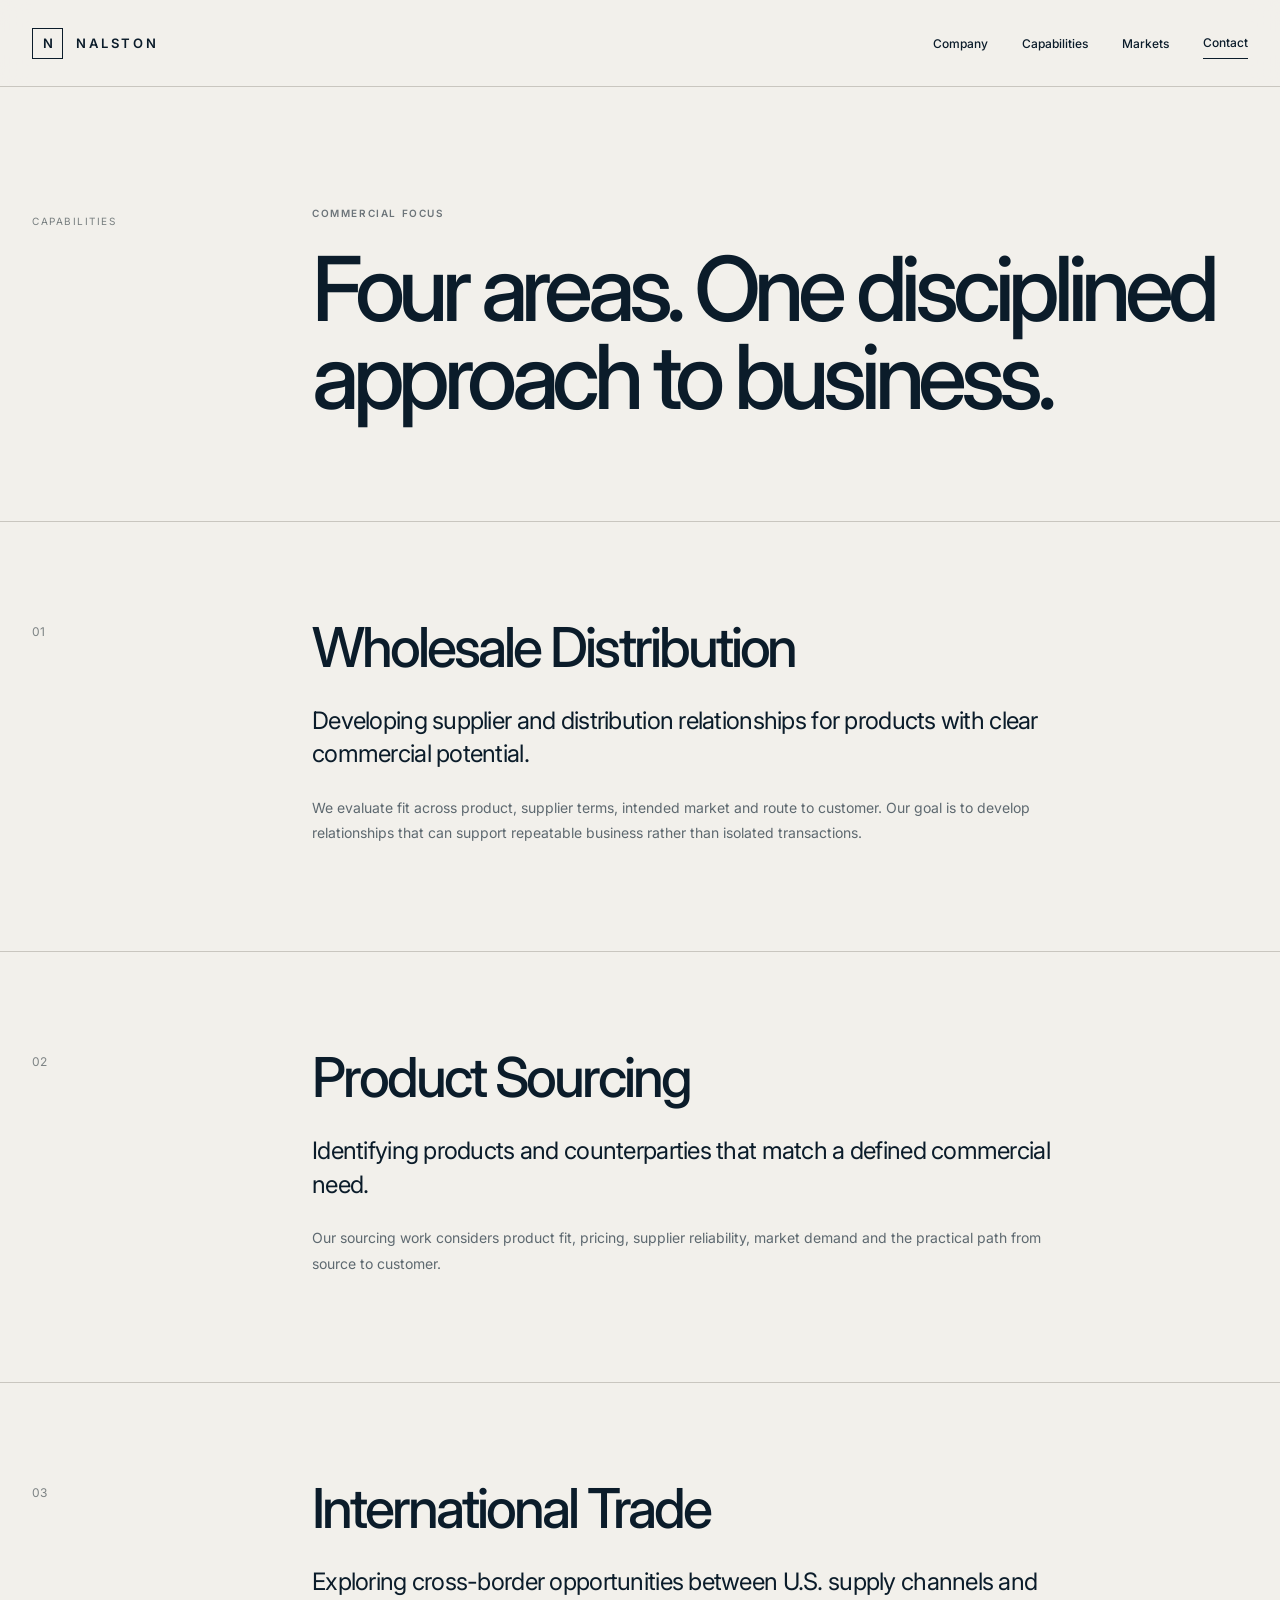
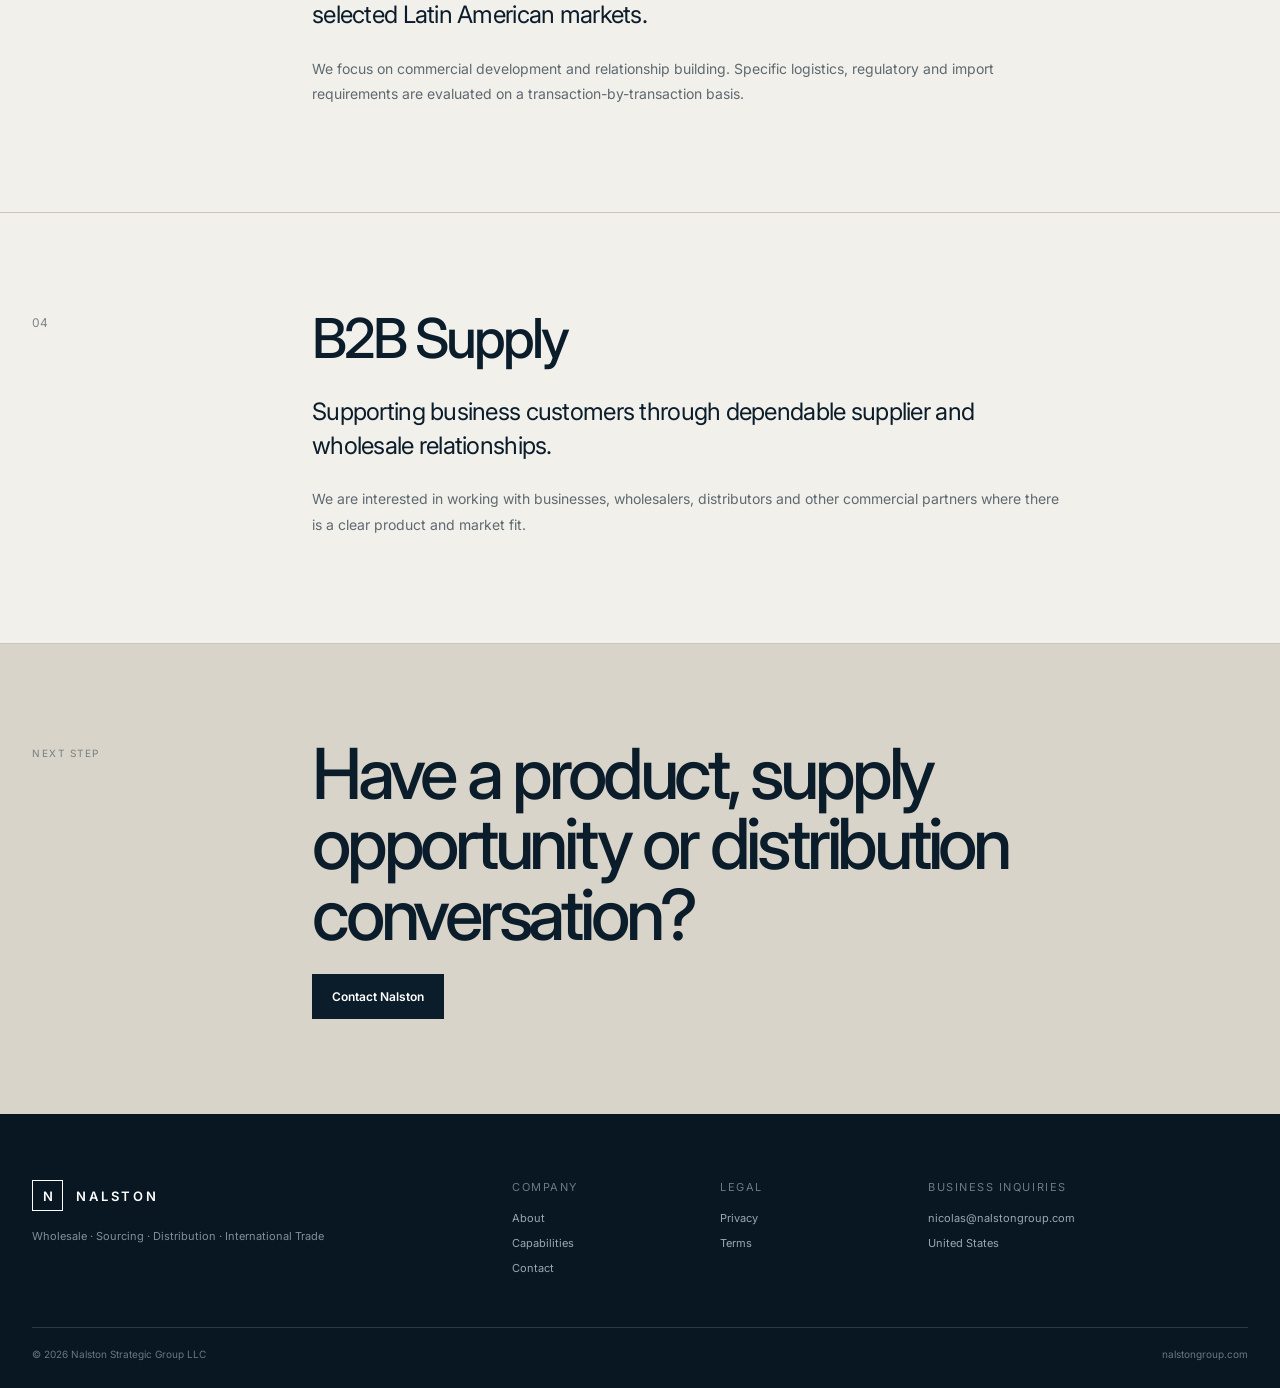
==== capabilities.html @ 3ab86ab0 "Initial Nalston website" ====
<!doctype html>
<html lang="en">
<head>
<meta charset="utf-8"><meta name="viewport" content="width=device-width, initial-scale=1">
<title>Capabilities | Nalston</title>
<meta name="description" content="Nalston capabilities in wholesale distribution, product sourcing, international trade and B2B supply.">

<link rel="preconnect" href="https://fonts.googleapis.com">
<link rel="preconnect" href="https://fonts.gstatic.com" crossorigin>
<link href="https://fonts.googleapis.com/css2?family=Inter:wght@400;500;600&display=swap" rel="stylesheet">
<link rel="stylesheet" href="styles.css">
<link rel="icon" href="assets/favicon.svg" type="image/svg+xml">

</head>
<body>

<header class="site-header">
  <div class="frame header-inner">
    <a class="brand" href="index.html" aria-label="Nalston home">
      <span class="brand-symbol" aria-hidden="true">N</span>
      <span class="brand-name">NALSTON</span>
    </a>
    <button class="menu-button" type="button" aria-label="Toggle navigation" aria-expanded="false" data-menu>
      <span></span><span></span>
    </button>
    <nav class="main-nav" data-nav>
      <a href="company.html">Company</a>
      <a href="capabilities.html">Capabilities</a>
      <a href="index.html#markets">Markets</a>
      <a class="nav-contact" href="contact.html">Contact</a>
    </nav>
  </div>
</header>

<main class="subpage">
  <section class="page-hero">
    <div class="frame page-hero-grid">
      <div class="section-index reveal">Capabilities</div>
      <div class="reveal delay-1">
        <p class="kicker">Commercial focus</p>
        <h1>Four areas. One disciplined approach to business.</h1>
      </div>
    </div>
  </section>

  <section class="capability-detail" id="wholesale">
    <div class="frame detail-grid">
      <div class="detail-no reveal">01</div>
      <div class="reveal delay-1">
        <h2>Wholesale Distribution</h2>
        <p class="lead">Developing supplier and distribution relationships for products with clear commercial potential.</p>
        <p>We evaluate fit across product, supplier terms, intended market and route to customer. Our goal is to develop relationships that can support repeatable business rather than isolated transactions.</p>
      </div>
    </div>
  </section>

  <section class="capability-detail" id="sourcing">
    <div class="frame detail-grid">
      <div class="detail-no reveal">02</div>
      <div class="reveal delay-1">
        <h2>Product Sourcing</h2>
        <p class="lead">Identifying products and counterparties that match a defined commercial need.</p>
        <p>Our sourcing work considers product fit, pricing, supplier reliability, market demand and the practical path from source to customer.</p>
      </div>
    </div>
  </section>

  <section class="capability-detail" id="trade">
    <div class="frame detail-grid">
      <div class="detail-no reveal">03</div>
      <div class="reveal delay-1">
        <h2>International Trade</h2>
        <p class="lead">Exploring cross-border opportunities between U.S. supply channels and selected Latin American markets.</p>
        <p>We focus on commercial development and relationship building. Specific logistics, regulatory and import requirements are evaluated on a transaction-by-transaction basis.</p>
      </div>
    </div>
  </section>

  <section class="capability-detail" id="b2b">
    <div class="frame detail-grid">
      <div class="detail-no reveal">04</div>
      <div class="reveal delay-1">
        <h2>B2B Supply</h2>
        <p class="lead">Supporting business customers through dependable supplier and wholesale relationships.</p>
        <p>We are interested in working with businesses, wholesalers, distributors and other commercial partners where there is a clear product and market fit.</p>
      </div>
    </div>
  </section>

  <section class="partner-cta compact">
    <div class="frame partner-grid">
      <div class="section-index reveal">Next step</div>
      <div class="reveal delay-1">
        <h2>Have a product, supply opportunity or distribution conversation?</h2>
        <a class="button" href="contact.html">Contact Nalston</a>
      </div>
    </div>
  </section>
</main>

<footer class="site-footer">
  <div class="frame footer-main">
    <div class="footer-brand">
      <div class="brand light">
        <span class="brand-symbol">N</span>
        <span class="brand-name">NALSTON</span>
      </div>
      <p>Wholesale · Sourcing · Distribution · International Trade</p>
    </div>
    <div class="footer-col">
      <span class="footer-label">Company</span>
      <a href="company.html">About</a>
      <a href="capabilities.html">Capabilities</a>
      <a href="contact.html">Contact</a>
    </div>
    <div class="footer-col">
      <span class="footer-label">Legal</span>
      <a href="privacy.html">Privacy</a>
      <a href="terms.html">Terms</a>
    </div>
    <div class="footer-col">
      <span class="footer-label">Business inquiries</span>
      <a href="mailto:nicolas@nalstongroup.com">nicolas@nalstongroup.com</a>
      <span>United States</span>
    </div>
  </div>
  <div class="frame footer-bottom">
    <span>© 2026 Nalston Strategic Group LLC</span>
    <span>nalstongroup.com</span>
  </div>
</footer>
<script src="script.js"></script>

</body></html>
---- styles.css ----
:root{
  --paper:#f2f0eb;
  --paper-2:#e9e6df;
  --ink:#0b1c2a;
  --ink-soft:#203242;
  --muted:#6c7479;
  --rule:#c9c6bf;
  --white:#fbfaf7;
  --accent:#9a6b43;
  --max:1380px;
}
*{box-sizing:border-box}
html{scroll-behavior:smooth}
body{
  margin:0;background:var(--paper);color:var(--ink);
  font-family:Inter,Arial,sans-serif;
  -webkit-font-smoothing:antialiased;text-rendering:optimizeLegibility;
}
a{color:inherit;text-decoration:none}
.frame{width:min(calc(100% - 64px),var(--max));margin:0 auto}
.skip-link{position:absolute;left:-9999px}.skip-link:focus{left:20px;top:20px;background:#fff;padding:10px;z-index:99}
.site-header{
  position:sticky;top:0;z-index:40;background:rgba(242,240,235,.94);
  backdrop-filter:blur(14px);border-bottom:1px solid var(--rule)
}
.header-inner{height:86px;display:flex;align-items:center;justify-content:space-between}
.brand{display:inline-flex;align-items:center;gap:13px}
.brand-symbol{
  width:31px;height:31px;border:1px solid currentColor;display:grid;place-items:center;
  font-size:13px;font-weight:600;letter-spacing:-.04em
}
.brand-name{font-size:13px;font-weight:600;letter-spacing:.22em}
.main-nav{display:flex;align-items:center;gap:34px;font-size:12px;font-weight:500}
.main-nav a{padding:8px 0}
.nav-contact{border-bottom:1px solid var(--ink)}
.menu-button{display:none;background:none;border:0;padding:8px}
.menu-button span{width:22px;height:1px;background:var(--ink);display:block;margin:6px}
.hero{padding:98px 0 46px;min-height:calc(100vh - 86px)}
.hero-grid{display:grid;grid-template-columns:minmax(0,1.45fr) minmax(320px,.55fr);gap:80px;align-items:end}
.kicker{text-transform:uppercase;letter-spacing:.16em;font-size:10px;font-weight:600;color:var(--muted);margin:0 0 26px}
.hero h1{
  margin:0;font-size:clamp(72px,10vw,150px);line-height:.82;letter-spacing:-.075em;
  font-weight:500;max-width:1000px
}
.hero h1 em{font-style:normal;color:var(--accent);font-weight:400}
.hero-secondary{padding-bottom:14px}
.hero-intro{font-size:24px;line-height:1.28;letter-spacing:-.03em;margin:0 0 24px;max-width:460px}
.hero-copy{font-size:14px;line-height:1.75;color:#4f5b63;max-width:470px;margin:0 0 28px}
.text-link{display:inline-flex;gap:10px;align-items:center;font-size:12px;font-weight:600;border-bottom:1px solid currentColor;padding-bottom:5px}
.hero-ledger{display:grid;grid-template-columns:.7fr 1.2fr 1.1fr;margin-top:90px;border-top:1px solid var(--rule);border-bottom:1px solid var(--rule)}
.hero-ledger>div{padding:18px 24px 18px 0;border-right:1px solid var(--rule)}
.hero-ledger>div+div{padding-left:24px}
.hero-ledger>div:last-child{border-right:0}
.hero-ledger span{display:block;font-size:9px;text-transform:uppercase;letter-spacing:.14em;color:#7c817f;margin-bottom:7px}
.hero-ledger strong,.hero-ledger a{font-size:12px;font-weight:500}
.statement{padding:150px 0}
.statement-grid{display:grid;grid-template-columns:210px 1fr;gap:70px}
.section-index{font-size:10px;text-transform:uppercase;letter-spacing:.15em;color:#777e7f;padding-top:8px}
.statement-line{font-size:14px;color:#6f777a;margin:0 0 22px}
.statement h2{
  font-size:clamp(42px,5vw,72px);line-height:1.08;letter-spacing:-.055em;font-weight:500;
  max-width:1030px;margin:0 0 34px
}
.services{padding:115px 0 130px;background:var(--white)}
.section-heading{display:grid;grid-template-columns:210px 1fr;gap:70px;align-items:end;margin-bottom:54px}
.section-heading h2{font-size:52px;letter-spacing:-.05em;font-weight:500;margin:0}
.service-list{border-top:1px solid var(--rule)}
.service-item{
  display:grid;grid-template-columns:70px 1fr 1.3fr 36px;gap:32px;align-items:center;
  border-bottom:1px solid var(--rule);padding:31px 0;transition:padding .2s ease
}
.service-item:hover{padding-left:8px}
.service-no{font-size:10px;color:#8a8f8d}
.service-item h3{font-size:20px;font-weight:500;letter-spacing:-.03em;margin:0}
.service-item p{font-size:13px;line-height:1.6;color:#687278;margin:0;max-width:500px}
.service-arrow{font-size:17px;text-align:right}
.markets-section{background:var(--ink);color:#f4f1ea;padding:120px 0}
.markets-grid{display:grid;grid-template-columns:.85fr 1.15fr;gap:100px}
.light-index{color:#8d9aa3}
.markets-left h2{font-size:58px;line-height:1;letter-spacing:-.055em;font-weight:500;margin:24px 0}
.markets-left p{font-size:14px;line-height:1.75;color:#aeb8bf;max-width:470px}
.markets-right{border-top:1px solid #45535d}
.market-row{
  display:grid;grid-template-columns:55px 1fr auto;gap:24px;align-items:center;
  padding:28px 0;border-bottom:1px solid #45535d
}
.market-no{font-size:10px;color:#82909a}
.market-row strong{font-size:26px;font-weight:500;letter-spacing:-.03em}
.market-row>span:last-child{font-size:11px;color:#a9b4bb}
.principles{padding:135px 0}
.principles-grid{display:grid;grid-template-columns:210px 1fr;gap:70px}
.principle{display:grid;grid-template-columns:70px 1fr;gap:20px;border-top:1px solid var(--rule);padding:30px 0}
.principle:last-child{border-bottom:1px solid var(--rule)}
.principle>span{font-size:10px;color:#878c8b;padding-top:7px}
.principle h3{font-size:25px;font-weight:500;letter-spacing:-.035em;margin:0 0 10px}
.principle p{font-size:13px;line-height:1.7;color:#687278;margin:0;max-width:650px}
.partner-cta{background:#d9d4ca;padding:120px 0}
.partner-grid{display:grid;grid-template-columns:210px 1fr;gap:70px}
.partner-cta h2{font-size:clamp(44px,5.5vw,76px);letter-spacing:-.06em;line-height:1;margin:0 0 24px;font-weight:500;max-width:1000px}
.partner-cta p:not(.kicker){font-size:14px;line-height:1.75;color:#586167;max-width:650px;margin:0 0 30px}
.button{display:inline-flex;background:var(--ink);color:#fff;padding:15px 20px;font-size:12px;font-weight:600}
.site-footer{background:#081722;color:#dfe4e7;padding:66px 0 28px}
.footer-main{display:grid;grid-template-columns:1.35fr .5fr .5fr 1fr;gap:48px}
.brand.light{color:#fff}.footer-brand p{font-size:11px;color:#7f909b;margin:18px 0 0}
.footer-col{display:flex;flex-direction:column;gap:11px;font-size:11px;color:#9aa8b1}
.footer-col a:hover{color:#fff}
.footer-label{text-transform:uppercase;letter-spacing:.14em;color:#697b87;margin-bottom:6px}
.footer-bottom{display:flex;justify-content:space-between;border-top:1px solid #293943;margin-top:52px;padding-top:20px;font-size:10px;color:#667984}
.subpage{min-height:70vh}
.page-hero{padding:120px 0 100px;border-bottom:1px solid var(--rule)}
.page-hero-grid{display:grid;grid-template-columns:210px 1fr;gap:70px}
.page-hero h1{font-size:clamp(56px,7vw,100px);line-height:.98;letter-spacing:-.07em;font-weight:500;max-width:1050px;margin:0}
.company-copy{padding:120px 0}
.editorial-grid{display:grid;grid-template-columns:300px 1fr;gap:100px}
.editorial-meta{display:flex;flex-direction:column;gap:12px;font-size:11px;color:#747b7e;text-transform:uppercase;letter-spacing:.12em}
.editorial-body{max-width:800px}
.editorial-body p{font-size:15px;line-height:1.85;color:#56636b}
.editorial-body .lead{font-size:29px;line-height:1.35;letter-spacing:-.035em;color:var(--ink);margin-top:0}
.company-values{padding:110px 0;background:var(--white)}
.value-columns{display:grid;grid-template-columns:repeat(3,1fr);gap:0;border-top:1px solid var(--rule)}
.value-item{padding:28px 40px 10px 0;border-right:1px solid var(--rule);min-height:240px}
.value-item+ .value-item{padding-left:40px}
.value-item:last-child{border-right:0}
.value-item span{font-size:10px;color:#8a8f8d}
.value-item h3{font-size:24px;font-weight:500;letter-spacing:-.03em;margin:34px 0 12px}
.value-item p{font-size:13px;line-height:1.7;color:#687278}
.legal-company{padding:85px 0}
.legal-company-grid{display:grid;grid-template-columns:180px 1fr;border-top:1px solid var(--rule)}
.legal-company-grid>*{padding:17px 0;border-bottom:1px solid var(--rule)}
.legal-company-grid span{font-size:10px;text-transform:uppercase;letter-spacing:.12em;color:#7c8283}
.legal-company-grid strong,.legal-company-grid a{font-size:13px;font-weight:500}
.capability-detail{padding:92px 0;border-bottom:1px solid var(--rule)}
.detail-grid{display:grid;grid-template-columns:210px 1fr;gap:70px}
.detail-no{font-size:12px;color:#7e8485;padding-top:10px}
.detail-grid h2{font-size:55px;letter-spacing:-.055em;font-weight:500;margin:0 0 20px}
.detail-grid p{font-size:14px;line-height:1.8;color:#5e6970;max-width:760px}
.detail-grid .lead{font-size:24px;line-height:1.4;letter-spacing:-.03em;color:var(--ink)}
.partner-cta.compact{padding:95px 0}
.contact-page{padding:105px 0 135px}
.contact-page-grid{display:grid;grid-template-columns:.85fr 1.15fr;gap:110px}
.contact-intro p{font-size:18px;line-height:1.6;max-width:520px;margin-top:0}
.contact-email{display:block;font-size:22px;letter-spacing:-.03em;margin:28px 0 18px;border-bottom:1px solid var(--ink);width:max-content}
.contact-intro>span{font-size:10px;text-transform:uppercase;letter-spacing:.12em;color:#777f80}
.inquiry-list{border-top:1px solid var(--rule)}
.inquiry-list>div{display:grid;grid-template-columns:55px 1fr;gap:20px;padding:22px 0;border-bottom:1px solid var(--rule)}
.inquiry-list span{font-size:10px;color:#888e8d}
.inquiry-list strong{font-size:17px;font-weight:500}
.legal-page{padding:120px 0}
.legal-wrap{max-width:820px}
.legal-wrap h1{font-size:70px;letter-spacing:-.06em;font-weight:500;margin:10px 0 14px}
.legal-date{font-size:11px;color:#858b89;margin-bottom:60px}
.legal-wrap h2{font-size:18px;margin-top:38px}
.legal-wrap p{font-size:14px;line-height:1.8;color:#5c676d}
.reveal{opacity:0;transform:translateY(16px);transition:opacity .7s ease,transform .7s ease}
.reveal.visible{opacity:1;transform:none}
.delay-1{transition-delay:.08s}.delay-2{transition-delay:.16s}
@media(prefers-reduced-motion:reduce){html{scroll-behavior:auto}.reveal{opacity:1;transform:none;transition:none}}
@media(max-width:900px){
  .frame{width:min(calc(100% - 32px),var(--max))}
  .header-inner{height:72px}
  .menu-button{display:block}
  .main-nav{position:absolute;top:72px;left:16px;right:16px;background:var(--paper);border:1px solid var(--rule);display:none;flex-direction:column;align-items:stretch;gap:0;padding:12px}
  .main-nav.open{display:flex}.main-nav a{padding:14px 8px}.nav-contact{border-bottom:0}
  .hero{padding-top:72px}
  .hero-grid,.markets-grid,.contact-page-grid{grid-template-columns:1fr;gap:50px}
  .hero-secondary{max-width:650px}
  .hero-ledger{grid-template-columns:1fr}
  .hero-ledger>div,.hero-ledger>div+div{padding:16px 0;border-right:0;border-bottom:1px solid var(--rule)}
  .hero-ledger>div:last-child{border-bottom:0}
  .statement-grid,.section-heading,.principles-grid,.partner-grid,.page-hero-grid,.detail-grid{grid-template-columns:1fr;gap:24px}
  .service-item{grid-template-columns:48px 1fr 32px}
  .service-item p{grid-column:2/3}.service-arrow{grid-row:1;grid-column:3}
  .footer-main{grid-template-columns:1fr 1fr;gap:38px}
  .editorial-grid{grid-template-columns:1fr;gap:45px}
  .value-columns{grid-template-columns:1fr}
  .value-item,.value-item+ .value-item{padding:26px 0;border-right:0;border-bottom:1px solid var(--rule);min-height:0}
}
@media(max-width:560px){
  .hero h1{font-size:68px}
  .hero{min-height:0}
  .statement,.services,.principles{padding:90px 0}
  .markets-section,.partner-cta{padding:90px 0}
  .service-item{grid-template-columns:38px 1fr 24px;gap:14px}
  .service-item h3{font-size:18px}
  .market-row{grid-template-columns:36px 1fr;gap:14px}
  .market-row>span:last-child{grid-column:2}
  .markets-left h2{font-size:46px}
  .footer-main{grid-template-columns:1fr}
  .footer-bottom{flex-direction:column;gap:8px}
  .page-hero{padding:88px 0 70px}
  .page-hero h1{font-size:56px}
  .editorial-body .lead{font-size:24px}
  .detail-grid h2{font-size:42px}
  .legal-wrap h1{font-size:52px}
}
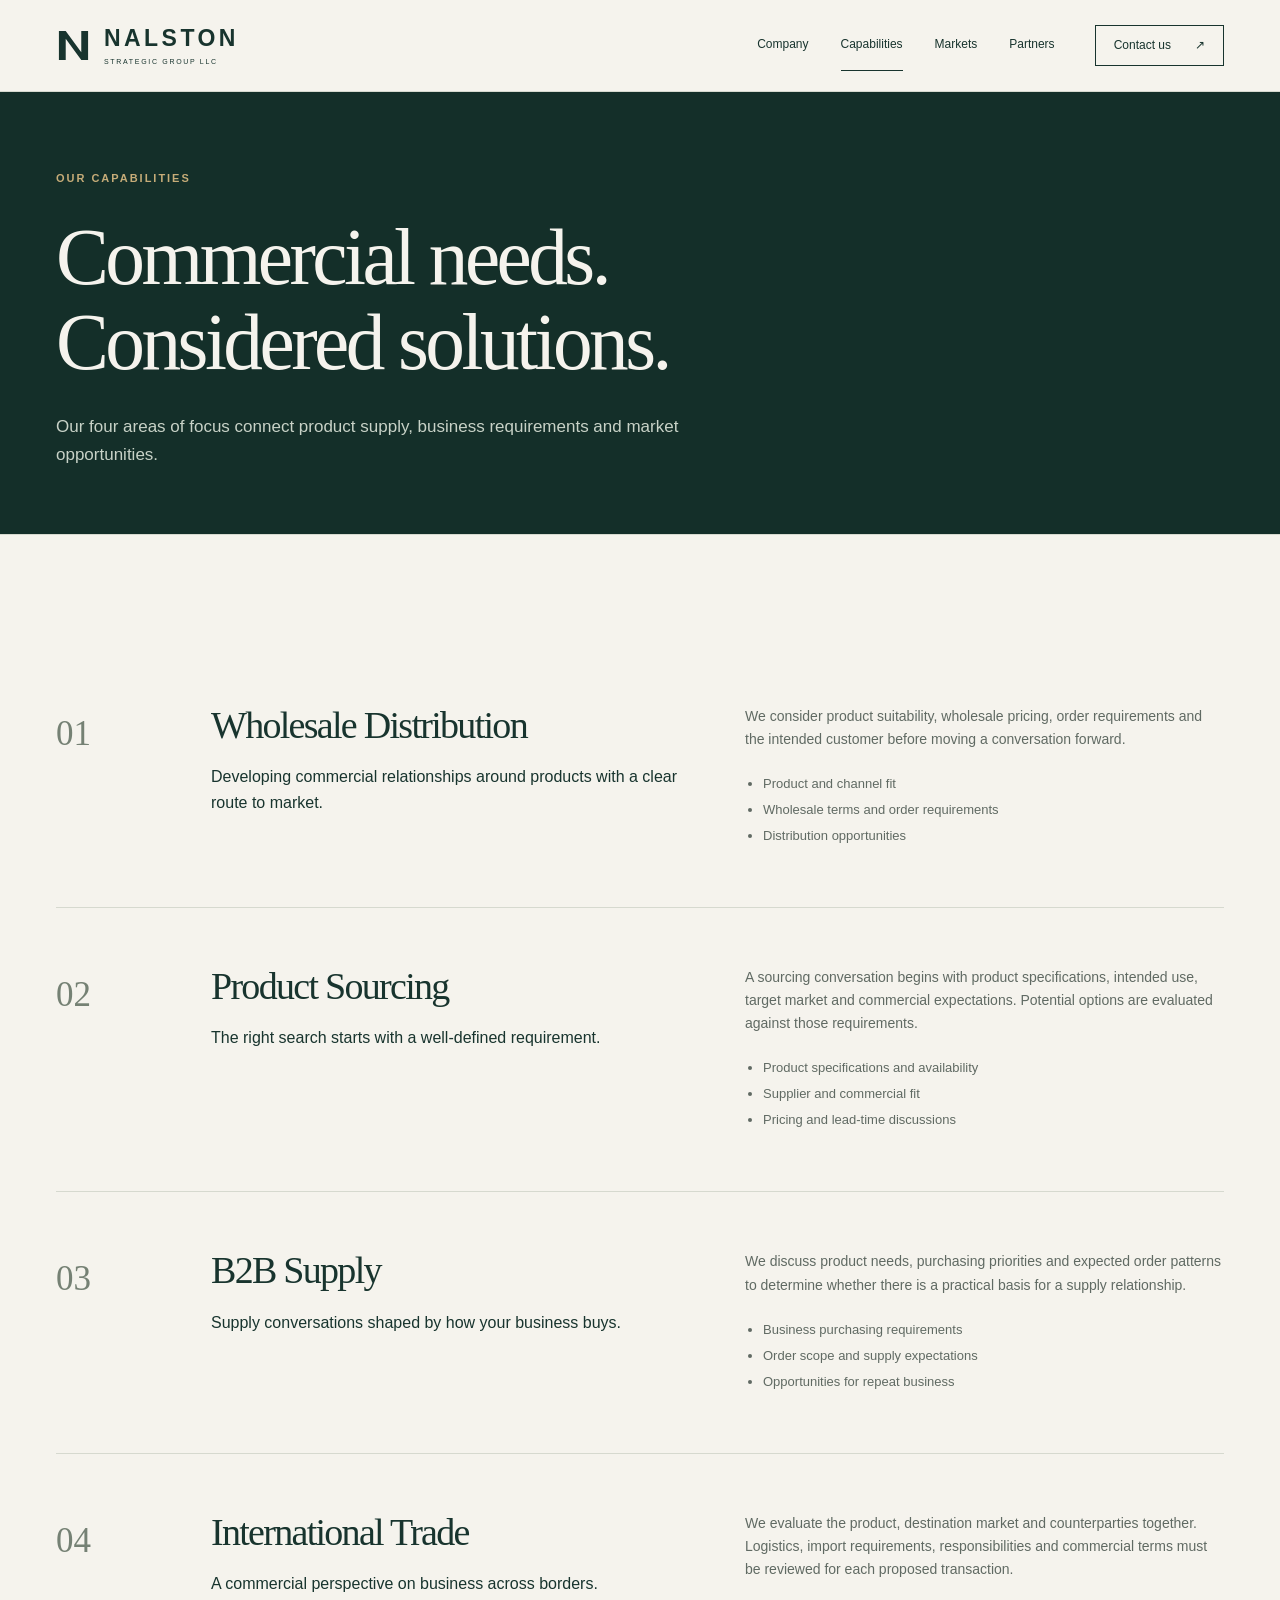
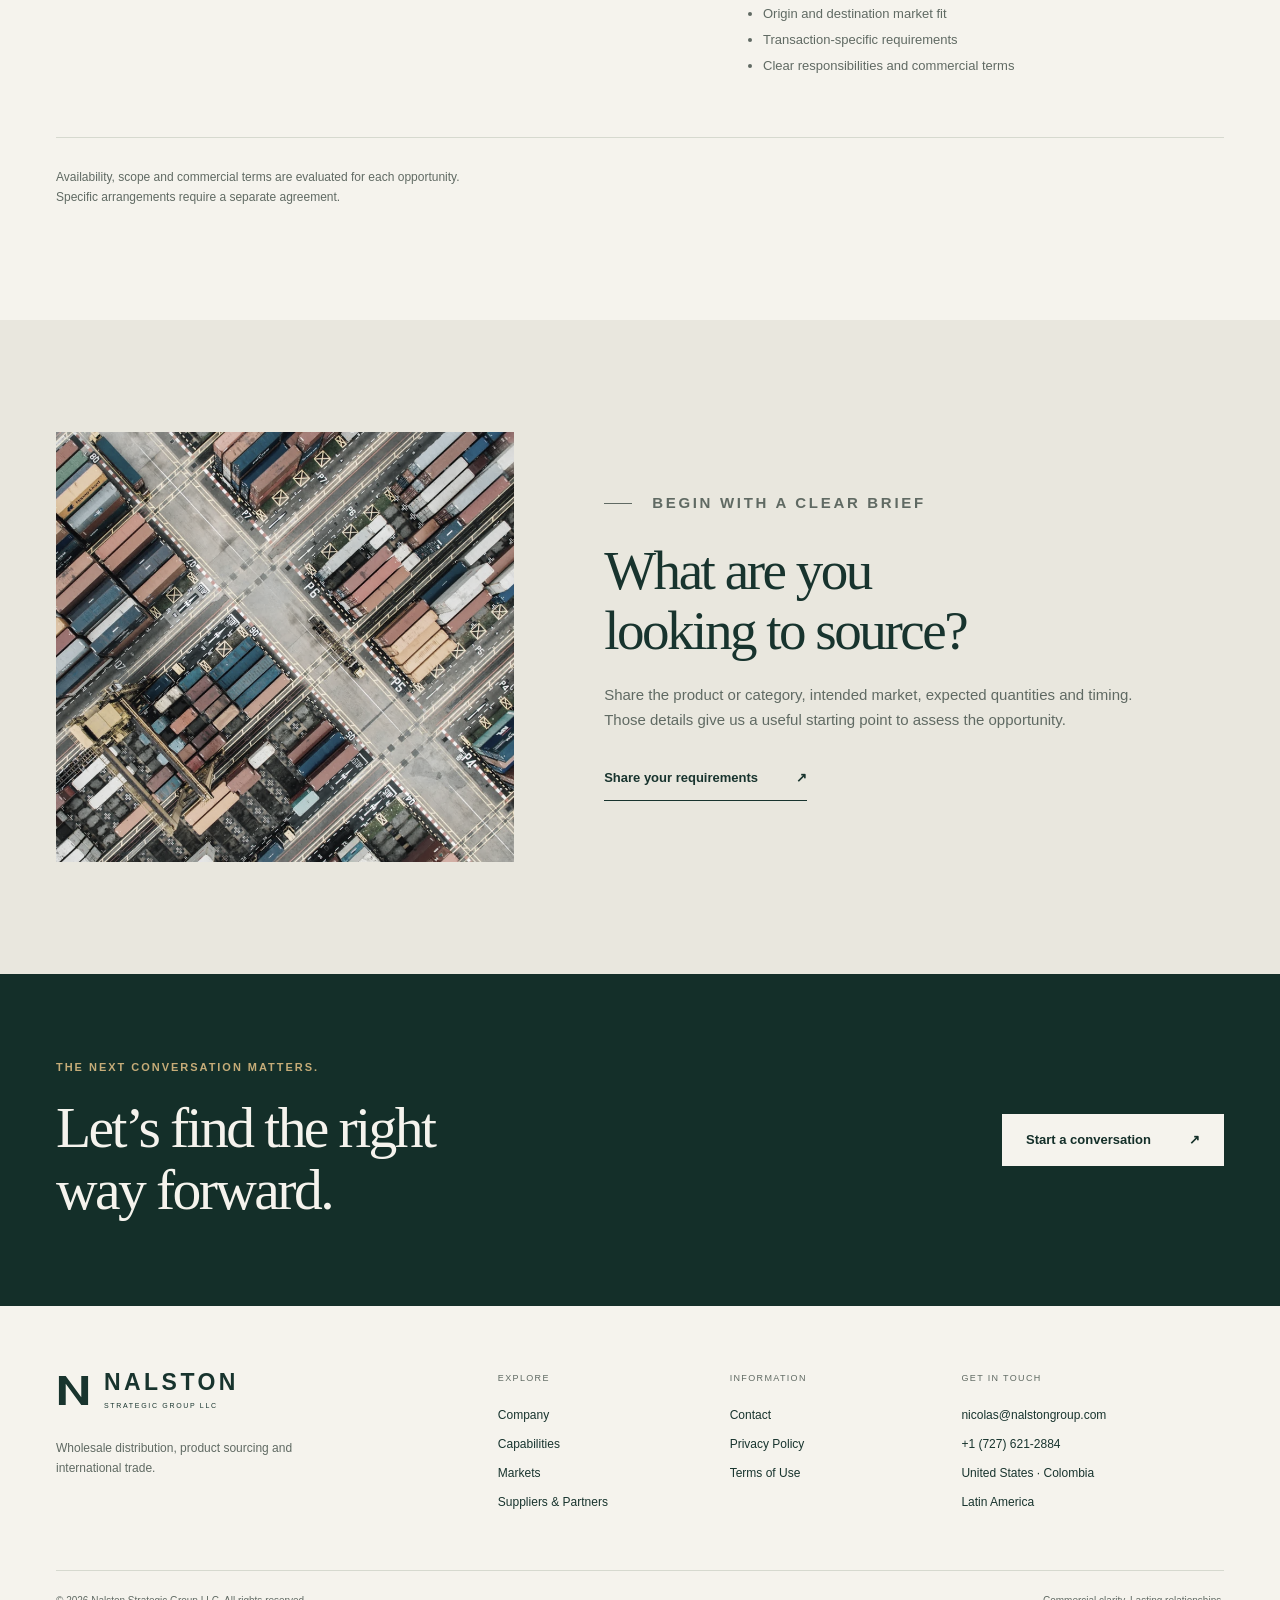
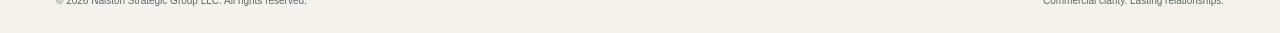
==== commit 9742fb2e: "Launch redesigned Nalston corporate website" ====
--- a/capabilities.html
+++ b/capabilities.html
@@ -1,134 +1,145 @@
 <!doctype html>
-<html lang="en">
+<html lang="en" class="no-js">
 <head>
-<meta charset="utf-8"><meta name="viewport" content="width=device-width, initial-scale=1">
-<title>Capabilities | Nalston</title>
-<meta name="description" content="Nalston capabilities in wholesale distribution, product sourcing, international trade and B2B supply.">
-
-<link rel="preconnect" href="https://fonts.googleapis.com">
-<link rel="preconnect" href="https://fonts.gstatic.com" crossorigin>
-<link href="https://fonts.googleapis.com/css2?family=Inter:wght@400;500;600&display=swap" rel="stylesheet">
-<link rel="stylesheet" href="styles.css">
+<meta charset="utf-8">
+<meta name="viewport" content="width=device-width, initial-scale=1">
+<title>Capabilities | NALSTON</title>
+<meta name="description" content="Explore Nalston’s focus in wholesale distribution, product sourcing, B2B supply and international trade across the United States and Latin America.">
+<meta name="theme-color" content="#142f29">
+<link rel="canonical" href="https://familiamigrandousa.github.io/nalston-website/capabilities.html">
+<meta property="og:type" content="website">
+<meta property="og:site_name" content="NALSTON">
+<meta property="og:locale" content="en_US">
+<meta property="og:title" content="Capabilities | NALSTON">
+<meta property="og:description" content="Explore Nalston’s focus in wholesale distribution, product sourcing, B2B supply and international trade across the United States and Latin America.">
+<meta property="og:url" content="https://familiamigrandousa.github.io/nalston-website/capabilities.html">
+<meta property="og:image" content="https://familiamigrandousa.github.io/nalston-website/assets/og-nalston.jpg">
+<meta property="og:image:width" content="1200">
+<meta property="og:image:height" content="630">
+<meta property="og:image:alt" content="NALSTON — Wholesale, sourcing and international trade.">
+<meta name="twitter:card" content="summary_large_image">
+<meta name="twitter:title" content="Capabilities | NALSTON">
+<meta name="twitter:description" content="Explore Nalston’s focus in wholesale distribution, product sourcing, B2B supply and international trade across the United States and Latin America.">
+<meta name="twitter:image" content="https://familiamigrandousa.github.io/nalston-website/assets/og-nalston.jpg">
 <link rel="icon" href="assets/favicon.svg" type="image/svg+xml">
+<link rel="icon" href="assets/favicon-32.png" type="image/png" sizes="32x32">
+<link rel="apple-touch-icon" href="assets/apple-touch-icon.png">
+<link rel="stylesheet" href="styles.css?v=20261001.3">
+<script src="script.js?v=20261001" defer></script>
 
 </head>
 <body>
-
+<a class="skip-link" href="#content">Skip to content</a>
 <header class="site-header">
-  <div class="frame header-inner">
-    <a class="brand" href="index.html" aria-label="Nalston home">
-      <span class="brand-symbol" aria-hidden="true">N</span>
-      <span class="brand-name">NALSTON</span>
-    </a>
-    <button class="menu-button" type="button" aria-label="Toggle navigation" aria-expanded="false" data-menu>
-      <span></span><span></span>
-    </button>
-    <nav class="main-nav" data-nav>
-      <a href="company.html">Company</a>
-      <a href="capabilities.html">Capabilities</a>
-      <a href="index.html#markets">Markets</a>
-      <a class="nav-contact" href="contact.html">Contact</a>
-    </nav>
-  </div>
+<div class="frame header-inner">
+<a class="brand" href="index.html" aria-label="Nalston home"><svg class="brand-mark" viewBox="0 0 36 36" fill="none" aria-hidden="true"><path d="M3 33V3h7l16 22V3h7v30h-7L10 11v22H3Z" fill="currentColor"/></svg><span class="brand-name">NALSTON<span class="brand-sub">STRATEGIC GROUP LLC</span></span></a>
+<button class="menu-button" type="button" data-menu aria-controls="main-nav" aria-expanded="false"><span>Menu</span><span class="menu-lines" aria-hidden="true"><i></i><i></i></span></button>
+<nav class="main-nav" id="main-nav" data-nav aria-label="Main navigation">
+<a href="company.html">Company</a><a href="capabilities.html" aria-current="page">Capabilities</a><a href="index.html#markets">Markets</a><a href="index.html#partners">Partners</a><a class="nav-contact" href="contact.html">Contact us <span aria-hidden="true">↗</span></a>
+</nav>
+</div>
 </header>
-
-<main class="subpage">
-  <section class="page-hero">
-    <div class="frame page-hero-grid">
-      <div class="section-index reveal">Capabilities</div>
-      <div class="reveal delay-1">
-        <p class="kicker">Commercial focus</p>
-        <h1>Four areas. One disciplined approach to business.</h1>
-      </div>
-    </div>
-  </section>
-
-  <section class="capability-detail" id="wholesale">
-    <div class="frame detail-grid">
-      <div class="detail-no reveal">01</div>
-      <div class="reveal delay-1">
-        <h2>Wholesale Distribution</h2>
-        <p class="lead">Developing supplier and distribution relationships for products with clear commercial potential.</p>
-        <p>We evaluate fit across product, supplier terms, intended market and route to customer. Our goal is to develop relationships that can support repeatable business rather than isolated transactions.</p>
-      </div>
-    </div>
-  </section>
-
-  <section class="capability-detail" id="sourcing">
-    <div class="frame detail-grid">
-      <div class="detail-no reveal">02</div>
-      <div class="reveal delay-1">
-        <h2>Product Sourcing</h2>
-        <p class="lead">Identifying products and counterparties that match a defined commercial need.</p>
-        <p>Our sourcing work considers product fit, pricing, supplier reliability, market demand and the practical path from source to customer.</p>
-      </div>
-    </div>
-  </section>
-
-  <section class="capability-detail" id="trade">
-    <div class="frame detail-grid">
-      <div class="detail-no reveal">03</div>
-      <div class="reveal delay-1">
-        <h2>International Trade</h2>
-        <p class="lead">Exploring cross-border opportunities between U.S. supply channels and selected Latin American markets.</p>
-        <p>We focus on commercial development and relationship building. Specific logistics, regulatory and import requirements are evaluated on a transaction-by-transaction basis.</p>
-      </div>
-    </div>
-  </section>
-
-  <section class="capability-detail" id="b2b">
-    <div class="frame detail-grid">
-      <div class="detail-no reveal">04</div>
-      <div class="reveal delay-1">
-        <h2>B2B Supply</h2>
-        <p class="lead">Supporting business customers through dependable supplier and wholesale relationships.</p>
-        <p>We are interested in working with businesses, wholesalers, distributors and other commercial partners where there is a clear product and market fit.</p>
-      </div>
-    </div>
-  </section>
-
-  <section class="partner-cta compact">
-    <div class="frame partner-grid">
-      <div class="section-index reveal">Next step</div>
-      <div class="reveal delay-1">
-        <h2>Have a product, supply opportunity or distribution conversation?</h2>
-        <a class="button" href="contact.html">Contact Nalston</a>
-      </div>
-    </div>
-  </section>
+<main id="content">
+<section class="page-hero dark">
+<div class="frame">
+<p class="eyebrow">Our capabilities</p>
+<h1>Commercial needs.<br>Considered solutions.</h1>
+<p class="lead">Our four areas of focus connect product supply, business requirements and market opportunities.</p>
+</div>
+</section>
+<section class="section">
+<div class="frame">
+<article class="detail" id="wholesale"><span>01</span>
+<div>
+<h2>Wholesale Distribution</h2>
+<p class="lead">Developing commercial relationships around products with a clear route to market.</p>
+</div>
+<div>
+<p>We consider product suitability, wholesale pricing, order requirements and the intended customer before moving a conversation forward.</p>
+<ul>
+<li>Product and channel fit</li>
+<li>Wholesale terms and order requirements</li>
+<li>Distribution opportunities</li>
+</ul>
+</div>
+</article>
+<article class="detail" id="sourcing"><span>02</span>
+<div>
+<h2>Product Sourcing</h2>
+<p class="lead">The right search starts with a well-defined requirement.</p>
+</div>
+<div>
+<p>A sourcing conversation begins with product specifications, intended use, target market and commercial expectations. Potential options are evaluated against those requirements.</p>
+<ul>
+<li>Product specifications and availability</li>
+<li>Supplier and commercial fit</li>
+<li>Pricing and lead-time discussions</li>
+</ul>
+</div>
+</article>
+<article class="detail" id="b2b"><span>03</span>
+<div>
+<h2>B2B Supply</h2>
+<p class="lead">Supply conversations shaped by how your business buys.</p>
+</div>
+<div>
+<p>We discuss product needs, purchasing priorities and expected order patterns to determine whether there is a practical basis for a supply relationship.</p>
+<ul>
+<li>Business purchasing requirements</li>
+<li>Order scope and supply expectations</li>
+<li>Opportunities for repeat business</li>
+</ul>
+</div>
+</article>
+<article class="detail" id="trade"><span>04</span>
+<div>
+<h2>International Trade</h2>
+<p class="lead">A commercial perspective on business across borders.</p>
+</div>
+<div>
+<p>We evaluate the product, destination market and counterparties together. Logistics, import requirements, responsibilities and commercial terms must be reviewed for each proposed transaction.</p>
+<ul>
+<li>Origin and destination market fit</li>
+<li>Transaction-specific requirements</li>
+<li>Clear responsibilities and commercial terms</li>
+</ul>
+</div>
+</article>
+<p class="detail-note">Availability, scope and commercial terms are evaluated for each opportunity. Specific arrangements require a separate agreement.</p>
+</div>
+</section>
+<section class="section partners">
+<div class="frame partners-grid"><img class="partner-image" src="assets/port-1200.webp" srcset="assets/port-600.webp 600w, assets/port-1200.webp 1200w, assets/port-2000.webp 2000w" sizes="(max-width: 600px) 100vw, 50vw" width="2000" height="1334" alt="Overhead view of cargo containers at a shipping terminal" loading="lazy" decoding="async">
+<div>
+<p class="eyebrow section-label">Begin with a clear brief</p>
+<h2>What are you<br>looking to source?</h2>
+<p>Share the product or category, intended market, expected quantities and timing. Those details give us a useful starting point to assess the opportunity.</p><a class="text-link" href="contact.html#inquiry">Share your requirements<span aria-hidden="true">↗</span></a>
+</div>
+</div>
+</section>
+<section class="final-cta">
+<div class="frame cta-grid">
+<div>
+<p class="eyebrow">The next conversation matters.</p>
+<h2>Let’s find the right<br>way forward.</h2>
+</div><a class="button light" href="contact.html">Start a conversation<span aria-hidden="true">↗</span></a>
+</div>
+</section>
 </main>
-
 <footer class="site-footer">
-  <div class="frame footer-main">
-    <div class="footer-brand">
-      <div class="brand light">
-        <span class="brand-symbol">N</span>
-        <span class="brand-name">NALSTON</span>
-      </div>
-      <p>Wholesale · Sourcing · Distribution · International Trade</p>
-    </div>
-    <div class="footer-col">
-      <span class="footer-label">Company</span>
-      <a href="company.html">About</a>
-      <a href="capabilities.html">Capabilities</a>
-      <a href="contact.html">Contact</a>
-    </div>
-    <div class="footer-col">
-      <span class="footer-label">Legal</span>
-      <a href="privacy.html">Privacy</a>
-      <a href="terms.html">Terms</a>
-    </div>
-    <div class="footer-col">
-      <span class="footer-label">Business inquiries</span>
-      <a href="mailto:nicolas@nalstongroup.com">nicolas@nalstongroup.com</a>
-      <span>United States</span>
-    </div>
-  </div>
-  <div class="frame footer-bottom">
-    <span>© 2026 Nalston Strategic Group LLC</span>
-    <span>nalstongroup.com</span>
-  </div>
+<div class="frame footer-main">
+<div class="footer-brand"><a class="brand" href="index.html" aria-label="Nalston home"><svg class="brand-mark" viewBox="0 0 36 36" fill="none" aria-hidden="true"><path d="M3 33V3h7l16 22V3h7v30h-7L10 11v22H3Z" fill="currentColor"/></svg><span class="brand-name">NALSTON<span class="brand-sub">STRATEGIC GROUP LLC</span></span></a>
+<p>Wholesale distribution, product sourcing and international trade.</p>
+</div>
+<div class="footer-col"><span class="footer-label">Explore</span><a href="company.html">Company</a><a href="capabilities.html">Capabilities</a><a href="index.html#markets">Markets</a><a href="index.html#partners">Suppliers &amp; Partners</a>
+</div>
+<div class="footer-col"><span class="footer-label">Information</span><a href="contact.html">Contact</a><a href="privacy.html">Privacy Policy</a><a href="terms.html">Terms of Use</a>
+</div>
+<div class="footer-col"><span class="footer-label">Get in touch</span><a href="mailto:nicolas@nalstongroup.com">nicolas@nalstongroup.com</a><a href="tel:+17276212884">+1 (727) 621-2884</a><span>United States · Colombia</span><span>Latin America</span>
+</div>
+</div>
+<div class="frame footer-bottom"><span>© 2026 Nalston Strategic Group LLC. All rights reserved.</span><span>Commercial clarity. Lasting relationships.</span>
+</div>
 </footer>
-<script src="script.js"></script>
-
-</body></html>
+</body>
+</html>
--- a/styles.css
+++ b/styles.css
@@ -1,196 +1,1527 @@
+/* NALSTON — editorial design, static and dependency-free. */
+:root {
+  --ink:#18342e;
+  --forest:#142f29;
+  --paper:#f5f3ed;
+  --muted:#606a63;
+  --line:#d6d9cf;
+  --gold:#c6ac78;
+  --serif:Georgia,'Times New Roman',serif
+}
+* {
+  box-sizing:border-box
+}
+html {
+  scroll-behavior:smooth;
+  scroll-padding-top:105px
+}
+body {
+  margin:0;
+  background:var(--paper);
+  color:var(--ink);
+  font:16px/1.65 Arial,Helvetica,sans-serif;
+  -webkit-font-smoothing:antialiased
+}
+body.menu-open {
+  overflow:hidden
+}
+a {
+  color:inherit;
+  text-decoration:none
+}
+button,input,select,textarea {
+  font:inherit
+}
+button {
+  cursor:pointer
+}
+img {
+  display:block;
+  max-width:100%;
+  height:auto
+}
+figure,p,h1,h2,h3 {
+  margin:0
+}
+h1,h2,h3 {
+  font-weight:400
+}
+h1,h2 {
+  font-family:var(--serif);
+  letter-spacing:-.045em;
+  line-height:1.08
+}
+h2 {
+  font-size:clamp(38px,4.3vw,62px)
+}
+h3 {
+  font-size:24px;
+  line-height:1.25;
+  letter-spacing:-.025em
+}
+p {
+  max-width:65ch
+}
+p+p {
+  margin-top:20px
+}
+::selection {
+  background:var(--gold);
+  color:var(--forest)
+}
+:focus-visible {
+  outline:3px solid #a17b3f;
+  outline-offset:6px
+}
+.frame {
+  width:min(1280px,calc(100% - 112px));
+  margin-inline:auto
+}
+.section {
+  padding-block:112px
+}
+.eyebrow {
+  font-size:11px;
+  line-height:1.5;
+  font-weight:600;
+  letter-spacing:.18em;
+  text-transform:uppercase
+}
+.section-label {
+  display:flex;
+  align-items:center;
+  gap:20px;
+  margin-bottom:40px
+}
+.section-label:before {
+  content:'';
+  width:28px;
+  height:1px;
+  background:currentColor
+}
+.muted {
+  color:var(--muted)
+}
+.text-link {
+  display:inline-flex;
+  align-items:center;
+  gap:38px;
+  padding:12px 0;
+  border-bottom:1px solid currentColor;
+  font-size:13px;
+  font-weight:600
+}
+.text-link span,.button span {
+  transition:transform .2s
+}
+.text-link:hover span,.button:hover span {
+  transform:translateX(4px)
+}
+.button {
+  display:inline-flex;
+  justify-content:space-between;
+  align-items:center;
+  gap:38px;
+  min-height:52px;
+  padding:14px 23px;
+  background:var(--forest);
+  color:var(--paper);
+  border:1px solid var(--forest);
+  font-size:13px;
+  font-weight:600;
+  transition:background .2s
+}
+.button:hover {
+  background:#294b40
+}
+.button.light {
+  background:var(--paper);
+  color:var(--forest);
+  border-color:var(--paper)
+}
+.button.light:hover {
+  background:#dedacb
+}
+.button.outline {
+  background:transparent;
+  color:var(--ink);
+  border-color:#a8b1a3
+}
+.button.outline:hover {
+  border-color:var(--ink)
+}
+.skip-link {
+  position:fixed;
+  left:16px;
+  top:-100px;
+  z-index:100;
+  background:var(--paper);
+  padding:12px 20px
+}
+.skip-link:focus {
+  top:12px
+}
+.site-header {
+  height:92px;
+  position:sticky;
+  top:0;
+  z-index:30;
+  background:var(--paper);
+  border-bottom:1px solid var(--line)
+}
+.header-inner {
+  height:100%;
+  display:flex;
+  align-items:center;
+  justify-content:space-between;
+  gap:32px
+}
+.brand {
+  display:inline-flex;
+  gap:13px;
+  align-items:center;
+  flex-shrink:0
+}
+.brand-mark {
+  width:35px;
+  height:35px
+}
+.brand-name {
+  font-size:23px;
+  letter-spacing:.15em;
+  line-height:1;
+  font-weight:600
+}
+.brand-sub {
+  display:block;
+  font-size:7px;
+  letter-spacing:.24em;
+  margin-top:8px;
+  font-weight:400
+}
+.main-nav {
+  display:flex;
+  align-items:center;
+  gap:32px;
+  font-size:12px
+}
+.main-nav>a:not(.nav-contact) {
+  padding-block:15px;
+  border-bottom:1px solid transparent
+}
+.main-nav>a:hover,.main-nav>a[aria-current=page] {
+  border-bottom-color:var(--ink)
+}
+.main-nav .nav-contact {
+  border:1px solid var(--ink);
+  padding:10px 18px;
+  margin-left:8px;
+  display:flex;
+  gap:24px;
+  align-items:center
+}
+.main-nav .nav-contact:hover {
+  background:var(--ink);
+  color:var(--paper)
+}
+.menu-button {
+  display:none
+}
+.hero {
+  background:var(--forest);
+  color:var(--paper);
+  display:grid;
+  grid-template-columns:1fr 1fr;
+  min-height:650px
+}
+.hero-copy {
+  padding:76px 54px 58px max(56px,calc((100vw - 1280px)/2));
+  display:flex;
+  flex-direction:column;
+  align-items:flex-start;
+  justify-content:center
+}
+.hero .eyebrow {
+  color:#d7c29b;
+  display:flex;
+  align-items:center;
+  gap:10px
+}
+.hero .eyebrow:before {
+  content:'';
+  width:5px;
+  height:5px;
+  background:var(--gold)
+}
+.hero h1 {
+  font-size:clamp(58px,6.25vw,92px);
+  margin:27px 0 25px;
+  line-height:1.01;
+  max-width:8.5em
+}
+.hero h1 em {
+  font-weight:400;
+  color:#dac7a4
+}
+.hero-description {
+  font-size:15px;
+  line-height:1.8;
+  max-width:350px;
+  color:#d1d9d0
+}
+.hero .button {
+  margin-top:33px
+}
+.hero-photo {
+  position:relative;
+  overflow:hidden;
+  min-width:0
+}
+.hero-photo picture,.hero-photo img {
+  height:100%;
+  width:100%;
+  object-fit:cover
+}
+.hero-photo img {
+  object-position:50% 50%;
+  filter:saturate(.65) brightness(.85)
+}
+.photo-label {
+  position:absolute;
+  bottom:26px;
+  left:30px;
+  right:30px;
+  display:flex;
+  justify-content:space-between;
+  gap:20px;
+  font-size:9px;
+  letter-spacing:.13em;
+  text-transform:uppercase;
+  color:#fff;
+  background:#142f29ed;
+  padding:12px 15px
+}
+.photo-label span:last-child {
+  color:#d8c8a7
+}
+.market-strip {
+  border-bottom:1px solid var(--line)
+}
+.market-strip .frame {
+  display:flex;
+  align-items:center;
+  justify-content:space-between;
+  gap:32px;
+  min-height:89px
+}
+.market-strip .eyebrow {
+  font-size:9px;
+  color:var(--muted)
+}
+.market-strip p {
+  font-size:13px;
+  letter-spacing:.03em
+}
+.market-strip i {
+  font-style:normal;
+  color:#9c9f91;
+  margin:0 20px
+}
+.strip-note {
+  font-family:var(--serif);
+  font-size:17px;
+  color:var(--muted)
+}
+.company-grid {
+  display:grid;
+  grid-template-columns:1fr 1fr;
+  gap:100px;
+  align-items:center
+}
+.company-figure img {
+  width:100%;
+  height:570px;
+  object-fit:cover;
+  object-position:center 57%;
+  filter:saturate(.6)
+}
+.company-figure figcaption {
+  display:flex;
+  justify-content:space-between;
+  gap:20px;
+  padding-top:14px;
+  font-size:9px;
+  letter-spacing:.09em;
+  text-transform:uppercase;
+  color:var(--muted)
+}
+.company-copy h2 {
+  margin-bottom:28px
+}
+.company-copy>p {
+  color:var(--muted);
+  font-size:15px
+}
+.company-copy .text-link {
+  margin-top:25px
+}
+.company-note {
+  border-top:1px solid var(--line);
+  margin-top:35px;
+  padding-top:20px;
+  display:flex;
+  gap:24px;
+  align-items:start
+}
+.company-note span {
+  font-size:10px;
+  letter-spacing:.1em;
+  text-transform:uppercase;
+  min-width:100px
+}
+.company-note p {
+  font-size:13px;
+  line-height:1.7
+}
+.capabilities {
+  background:#eaece4
+}
+.section-heading {
+  display:grid;
+  grid-template-columns:1fr 1fr;
+  gap:80px;
+  align-items:end;
+  margin-bottom:54px
+}
+.section-heading .section-label {
+  margin-bottom:25px
+}
+.section-heading>p {
+  font-size:15px;
+  max-width:390px;
+  justify-self:end;
+  color:var(--muted)
+}
+.service-list {
+  border-top:1px solid #bac2b7
+}
+.service-item {
+  display:grid;
+  grid-template-columns:62px 1.05fr 1fr 42px;
+  align-items:center;
+  gap:24px;
+  padding:31px 0;
+  border-bottom:1px solid #bac2b7;
+  transition:padding .2s,background .2s
+}
+.service-item:hover {
+  padding-inline:14px;
+  background:#e0e5da
+}
+.service-no {
+  font-size:11px;
+  color:var(--muted)
+}
+.service-item h3 {
+  font-family:var(--serif);
+  font-size:29px
+}
+.service-item p {
+  font-size:13px;
+  color:var(--muted);
+  max-width:355px
+}
+.service-arrow {
+  justify-self:end;
+  font-size:22px
+}
+.section-foot {
+  display:flex;
+  justify-content:space-between;
+  align-items:center;
+  gap:30px;
+  margin-top:32px;
+  font-size:12px;
+  color:var(--muted)
+}
+.markets {
+  background:var(--forest);
+  color:var(--paper)
+}
+.markets-grid {
+  display:grid;
+  grid-template-columns:1fr 1fr;
+  gap:100px
+}
+.markets .section-label {
+  color:#cdb78f
+}
+.markets h2 {
+  font-size:clamp(42px,4.5vw,64px)
+}
+.markets-intro>p {
+  margin-top:26px;
+  color:#bdcbc0;
+  font-size:14px;
+  max-width:350px
+}
+.market-list {
+  padding-top:5px
+}
+.market-row {
+  border-top:1px solid #526459;
+  padding:25px 0;
+  display:grid;
+  grid-template-columns:35px 1fr;
+  column-gap:22px
+}
+.market-row:last-child {
+  border-bottom:1px solid #526459
+}
+.market-row>span {
+  font-size:10px;
+  color:#d7c29b;
+  padding-top:9px
+}
+.market-row h3 {
+  font-family:var(--serif);
+  font-size:32px
+}
+.market-row p {
+  color:#bdcbc0;
+  font-size:13px;
+  margin-top:8px
+}
+.market-note {
+  font-size:10px;
+  color:#bdcbc0;
+  margin-top:24px
+}
+.markets-footer {
+  display:flex;
+  align-items:center;
+  justify-content:space-between;
+  border-top:1px solid #526459;
+  margin-top:68px;
+  padding-top:23px;
+  font-size:10px;
+  letter-spacing:.1em;
+  text-transform:uppercase;
+  color:#bdcbc0
+}
+.markets-footer span:last-child {
+  color:#d7c29b
+}
+.process-header {
+  max-width:650px;
+  margin-bottom:55px
+}
+.process-header .section-label {
+  margin-bottom:25px
+}
+.steps {
+  display:grid;
+  grid-template-columns:repeat(3,1fr);
+  gap:44px
+}
+.step {
+  border-top:1px solid var(--line);
+  padding-top:25px
+}
+.step .step-no {
+  font-size:11px;
+  color:var(--muted);
+  display:block;
+  margin-bottom:32px
+}
+.step h3 {
+  font-family:var(--serif);
+  font-size:28px;
+  margin-bottom:17px
+}
+.step p {
+  font-size:14px;
+  color:var(--muted)
+}
+.principle-bar {
+  margin-top:55px;
+  padding-top:22px;
+  border-top:1px solid var(--line);
+  display:flex;
+  gap:30px;
+  justify-content:space-between;
+  align-items:center
+}
+.principle-bar p {
+  font-family:var(--serif);
+  font-size:23px;
+  line-height:1.4
+}
+.principle-bar span {
+  font-size:10px;
+  letter-spacing:.12em;
+  text-transform:uppercase;
+  flex-shrink:0;
+  color:var(--muted)
+}
+.partners {
+  background:#e9e7de
+}
+.partners-grid {
+  display:grid;
+  grid-template-columns:.85fr 1.15fr;
+  gap:90px;
+  align-items:center
+}
+.partner-image {
+  height:430px;
+  width:100%;
+  object-fit:cover;
+  object-position:75% 50%;
+  filter:saturate(.4)
+}
+.partners h2 {
+  margin-bottom:23px
+}
+.partners .section-label {
+  margin-bottom:27px
+}
+.partners p {
+  color:var(--muted);
+  font-size:15px
+}
+.partner-types {
+  display:flex;
+  flex-wrap:wrap;
+  gap:10px 23px;
+  border-top:1px solid #c6c9bd;
+  margin-top:28px;
+  padding-top:22px;
+  font-size:10px;
+  letter-spacing:.06em;
+  text-transform:uppercase
+}
+.partners .text-link {
+  margin-top:22px
+}
+.final-cta {
+  background:var(--forest);
+  color:var(--paper);
+  padding:85px 0
+}
+.cta-grid {
+  display:flex;
+  justify-content:space-between;
+  align-items:center;
+  gap:60px
+}
+.final-cta .eyebrow {
+  color:var(--gold);
+  margin-bottom:22px
+}
+.final-cta h2 {
+  font-size:clamp(40px,4.5vw,64px)
+}
+.final-cta .button {
+  flex-shrink:0
+}
+.contact-band {
+  padding:48px 0;
+  border-bottom:1px solid var(--line)
+}
+.contact-band .frame {
+  display:flex;
+  align-items:center;
+  justify-content:space-between;
+  gap:32px
+}
+.contact-band h2 {
+  font-family:Arial,sans-serif;
+  font-size:12px;
+  font-weight:600;
+  letter-spacing:0;
+  margin-bottom:8px
+}
+.contact-band p {
+  font-size:13px;
+  color:var(--muted)
+}
+.contact-email {
+  font-family:var(--serif);
+  font-size:clamp(21px,2.7vw,35px);
+  border-bottom:1px solid var(--line);
+  padding-bottom:5px;
+  overflow-wrap:anywhere
+}
+.site-footer {
+  padding:65px 0 23px
+}
+.footer-main {
+  display:grid;
+  grid-template-columns:1.5fr .7fr .7fr 1fr;
+  gap:48px
+}
+.footer-brand p {
+  margin-top:23px;
+  font-size:12px;
+  color:var(--muted);
+  max-width:240px
+}
+.footer-col {
+  display:flex;
+  align-items:flex-start;
+  flex-direction:column;
+  gap:9px;
+  font-size:12px
+}
+.footer-label {
+  font-size:9px;
+  text-transform:uppercase;
+  letter-spacing:.15em;
+  color:var(--muted);
+  margin-bottom:11px
+}
+.footer-col a:hover {
+  text-decoration:underline;
+  text-underline-offset:4px
+}
+.footer-col a {
+  overflow-wrap:anywhere
+}
+.footer-bottom {
+  border-top:1px solid var(--line);
+  margin-top:58px;
+  padding-top:22px;
+  display:flex;
+  justify-content:space-between;
+  gap:24px;
+  font-size:10px;
+  color:var(--muted)
+}
+.page-hero {
+  padding:78px 0 65px;
+  border-bottom:1px solid var(--line)
+}
+.page-hero .eyebrow {
+  margin-bottom:28px
+}
+.page-hero h1 {
+  font-size:clamp(49px,6.2vw,85px);
+  max-width:920px
+}
+.page-hero .lead {
+  margin-top:27px;
+  max-width:630px;
+  color:var(--muted);
+  font-size:17px
+}
+.page-hero.dark {
+  background:var(--forest);
+  color:var(--paper)
+}
+.page-hero.dark .eyebrow {
+  color:var(--gold)
+}
+.page-hero.dark .lead {
+  color:#c8d2c7
+}
+.company-facts {
+  display:grid;
+  grid-template-columns:repeat(3,1fr);
+  gap:35px;
+  margin-top:60px;
+  border-top:1px solid var(--line);
+  padding-top:28px
+}
+.company-facts dt {
+  font-size:10px;
+  letter-spacing:.1em;
+  text-transform:uppercase;
+  color:var(--muted);
+  margin-bottom:10px
+}
+.company-facts dd {
+  margin:0;
+  font-size:14px
+}
+.detail {
+  display:grid;
+  grid-template-columns:100px 1fr 1fr;
+  gap:55px;
+  padding:58px 0;
+  border-bottom:1px solid var(--line);
+  scroll-margin-top:100px
+}
+.detail>span {
+  font-family:var(--serif);
+  font-size:35px;
+  color:#758174
+}
+.detail h2 {
+  font-size:38px;
+  margin-bottom:18px
+}
+.detail .lead {
+  font-size:16px;
+  color:var(--ink)
+}
+.detail p {
+  font-size:14px;
+  color:var(--muted)
+}
+.detail ul {
+  padding-left:18px;
+  color:var(--muted);
+  font-size:13px;
+  line-height:2;
+  margin:20px 0 0
+}
+.detail-note {
+  margin-top:30px;
+  font-size:12px;
+  color:var(--muted)
+}
+.contact-layout {
+  display:grid;
+  grid-template-columns:.9fr 1.1fr;
+  gap:100px;
+  align-items:start
+}
+.contact-details h2 {
+  font-size:42px;
+  margin-bottom:23px
+}
+.contact-details>p {
+  font-size:15px;
+  color:var(--muted)
+}
+.contact-details .contact-email {
+  font-size:24px;
+  display:inline-block;
+  margin-top:25px
+}
+.contact-details dl {
+  margin-top:45px
+}
+.contact-details dt {
+  font-size:10px;
+  text-transform:uppercase;
+  letter-spacing:.12em;
+  color:var(--muted);
+  margin-top:25px
+}
+.contact-details dd {
+  margin:6px 0 0;
+  font-size:14px
+}
+.inquiry-form {
+  background:#eaece4;
+  padding:38px
+}
+.inquiry-form h2 {
+  font-size:31px;
+  margin-bottom:12px
+}
+.form-intro {
+  font-size:13px;
+  color:var(--muted);
+  margin-bottom:28px
+}
+.form-grid {
+  display:grid;
+  grid-template-columns:1fr 1fr;
+  gap:21px
+}
+.field {
+  display:flex;
+  flex-direction:column;
+  gap:6px
+}
+.field.full {
+  grid-column:1/-1
+}
+.field label {
+  font-size:12px
+}
+.field input,.field select,.field textarea {
+  width:100%;
+  border:1px solid #b5bdb2;
+  border-radius:0;
+  background:var(--paper);
+  color:var(--ink);
+  padding:11px 12px;
+  font-size:14px;
+  min-height:46px
+}
+.field textarea {
+  min-height:130px;
+  resize:vertical
+}
+.form-note {
+  font-size:11px;
+  color:var(--muted);
+  margin:22px 0
+}
+.form-note a {
+  text-decoration:underline
+}
+.form-actions {
+  display:flex;
+  flex-wrap:wrap;
+  gap:12px
+}
+.form-status {
+  font-size:12px;
+  margin-top:15px
+}
+.form-status:empty {
+  display:none
+}
+.inquiry-form[hidden] {
+  display:none
+}
+.legal-layout {
+  display:grid;
+  grid-template-columns:260px 1fr;
+  gap:80px;
+  max-width:1120px
+}
+.legal-meta {
+  font-size:12px;
+  color:var(--muted)
+}
+.legal-meta p {
+  margin-bottom:24px
+}
+.legal-body {
+  max-width:720px
+}
+.legal-body h2 {
+  font-family:Arial,sans-serif;
+  font-size:22px;
+  letter-spacing:-.02em;
+  margin:34px 0 14px
+}
+.legal-body>p:first-child {
+  font-size:18px;
+  color:var(--ink)
+}
+.legal-body p {
+  font-size:14px;
+  color:var(--muted)
+}
+.legal-body a {
+  text-decoration:underline;
+  text-underline-offset:3px
+}
+.error-page {
+  min-height:55vh
+}
+.error-page .button {
+  margin-top:35px
+}
+@media(min-width:1600px) {
+  .hero {
+    min-height:710px
+  }
+  .hero-copy {
+    padding-right:75px
+  }
+  .hero h1 {
+    font-size:94px
+  }
+}
+@media(max-width:1100px) {
+  .frame {
+    width:calc(100% - 64px)
+  }
+  .main-nav {
+    gap:20px
+  }
+  .hero-copy {
+    padding:60px 32px
+  }
+  .hero h1 {
+    font-size:66px
+  }
+  .hero {
+    min-height:610px
+  }
+  .company-grid,.markets-grid,.partners-grid,.contact-layout {
+    gap:50px
+  }
+  .company-figure img {
+    height:520px
+  }
+  .footer-main {
+    gap:25px
+  }
+  .service-item {
+    grid-template-columns:36px 1fr 1fr 25px;
+    gap:18px
+  }
+  .service-item h3 {
+    font-size:26px
+  }
+  .detail {
+    grid-template-columns:60px 1fr 1fr;
+    gap:30px
+  }
+}
+@media(max-width:800px) {
+  html {
+    scroll-padding-top:85px
+  }
+  .site-header {
+    height:78px
+  }
+  .brand-name {
+    font-size:21px
+  }
+  .brand-mark {
+    width:31px;
+    height:31px
+  }
+  .brand-sub {
+    font-size:6px
+  }
+  .menu-button {
+    display:flex;
+    align-items:center;
+    gap:12px;
+    background:transparent;
+    border:1px solid var(--line);
+    padding:9px 12px;
+    color:var(--ink);
+    font-size:11px;
+    min-height:44px
+  }
+  .menu-lines {
+    width:16px;
+    display:grid;
+    gap:5px
+  }
+  .menu-lines i {
+    height:1px;
+    width:16px;
+    background:currentColor;
+    transition:transform .2s
+  }
+  .menu-button[aria-expanded=true] .menu-lines i:first-child {
+    transform:translateY(3px) rotate(45deg)
+  }
+  .menu-button[aria-expanded=true] .menu-lines i:last-child {
+    transform:translateY(-3px) rotate(-45deg)
+  }
+  .js .main-nav {
+    display:none
+  }
+  .js .main-nav.is-open {
+    display:flex;
+    flex-direction:column;
+    align-items:stretch;
+    gap:0;
+    position:absolute;
+    top:78px;
+    left:0;
+    right:0;
+    padding:20px 32px 35px;
+    background:var(--paper);
+    box-shadow:0 20px 25px #142f2920;
+    max-height:calc(100dvh - 78px);
+    overflow:auto;
+    font-size:17px
+  }
+  .main-nav>a:not(.nav-contact) {
+    padding:16px 0;
+    border-bottom:1px solid var(--line)
+  }
+  .main-nav .nav-contact {
+    margin:22px 0 0;
+    justify-content:space-between;
+    padding:16px
+  }
+  .section {
+    padding-block:78px
+  }
+  .hero {
+    min-height:560px
+  }
+  .hero-copy {
+    padding:48px 26px 48px 32px
+  }
+  .hero h1 {
+    font-size:54px
+  }
+  .hero-description {
+    font-size:14px
+  }
+  .hero .eyebrow {
+    font-size:9px
+  }
+  .photo-label {
+    left:16px;
+    right:16px;
+    bottom:16px;
+    font-size:8px
+  }
+  .photo-label span:last-child {
+    display:none
+  }
+  .market-strip .frame {
+    gap:20px;
+    min-height:85px
+  }
+  .market-strip p {
+    font-size:11px
+  }
+  .market-strip i {
+    margin:0 10px
+  }
+  .strip-note {
+    display:none
+  }
+  .company-grid {
+    gap:40px
+  }
+  .company-figure img {
+    height:490px
+  }
+  .company-copy h2 {
+    font-size:39px
+  }
+  .company-note {
+    display:block
+  }
+  .company-note p {
+    margin-top:7px
+  }
+  .section-label {
+    margin-bottom:27px
+  }
+  .section-heading {
+    gap:35px
+  }
+  .section-heading h2 {
+    font-size:42px
+  }
+  .service-item {
+    grid-template-columns:28px 1fr 30px;
+    row-gap:10px
+  }
+  .service-item p {
+    grid-column:2;
+    grid-row:2;
+    max-width:none
+  }
+  .service-arrow {
+    grid-column:3;
+    grid-row:1/3
+  }
+  .markets-grid {
+    gap:38px
+  }
+  .markets h2 {
+    font-size:43px
+  }
+  .market-row h3 {
+    font-size:28px
+  }
+  .market-row {
+    column-gap:12px
+  }
+  .steps {
+    gap:27px
+  }
+  .step h3 {
+    font-size:24px
+  }
+  .partners-grid {
+    gap:40px
+  }
+  .partner-image {
+    height:440px
+  }
+  .partners h2 {
+    font-size:42px
+  }
+  .cta-grid {
+    gap:40px
+  }
+  .footer-main {
+    grid-template-columns:1.3fr 1fr 1fr
+  }
+  .footer-main>.footer-col:last-child {
+    grid-column:1/-1;
+    flex-direction:row;
+    flex-wrap:wrap;
+    gap:12px 25px
+  }
+  .footer-main>.footer-col:last-child .footer-label {
+    width:100%;
+    margin:0
+  }
+  .detail {
+    grid-template-columns:42px 1fr;
+    gap:25px
+  }
+  .detail>div:last-child {
+    grid-column:2
+  }
+  .contact-layout {
+    grid-template-columns:1fr;
+    gap:45px
+  }
+  .contact-details dl {
+    display:grid;
+    grid-template-columns:1fr 1fr;
+    gap:20px;
+    margin-top:20px
+  }
+  .legal-layout {
+    grid-template-columns:1fr;
+    gap:25px
+  }
+  .legal-meta {
+    display:flex;
+    gap:40px
+  }
+  .legal-meta p {
+    margin:0
+  }
+  .no-js .site-header {
+    height:auto
+  }
+  .no-js .header-inner {
+    flex-wrap:wrap;
+    padding-block:15px
+  }
+  .no-js .menu-button {
+    display:none
+  }
+  .no-js .main-nav {
+    display:flex;
+    flex-wrap:wrap;
+    gap:10px 20px;
+    font-size:12px
+  }
+  .no-js .main-nav .nav-contact {
+    margin:0;
+    padding:10px
+  }
+}
+@media(max-width:600px) {
+  .frame {
+    width:calc(100% - 40px)
+  }
+  .section {
+    padding-block:62px
+  }
+  .hero {
+    grid-template-columns:1fr;
+    min-height:0
+  }
+  .hero-copy {
+    padding:48px 20px 45px
+  }
+  .hero h1 {
+    font-size:clamp(52px,12vw,70px);
+    max-width:9em;
+    margin-top:24px
+  }
+  .hero-description {
+    max-width:330px;
+    font-size:14px
+  }
+  .hero .button {
+    margin-top:25px
+  }
+  .hero-photo {
+    height:300px
+  }
+  .hero-photo img {
+    object-position:center 48%
+  }
+  .hero .eyebrow {
+    font-size:9px
+  }
+  .photo-label {
+    left:20px;
+    right:20px
+  }
+  .market-strip .frame {
+    padding-block:20px;
+    display:block;
+    min-height:0
+  }
+  .market-strip p {
+    margin-top:8px;
+    font-size:12px
+  }
+  .market-strip i {
+    margin:0 11px
+  }
+  .company-grid,.markets-grid,.partners-grid,.section-heading {
+    grid-template-columns:1fr;
+    gap:35px
+  }
+  .company-figure img {
+    height:400px
+  }
+  .company-figure figcaption {
+    font-size:8px
+  }
+  .company-copy h2 {
+    font-size:43px
+  }
+  .company-copy .section-label {
+    margin-bottom:23px
+  }
+  .company-note {
+    display:flex;
+    margin-top:28px
+  }
+  .company-note p {
+    margin:0
+  }
+  .section-heading {
+    margin-bottom:34px;
+    gap:20px
+  }
+  .section-heading>p {
+    justify-self:start;
+    font-size:14px
+  }
+  .service-item {
+    padding-block:25px;
+    gap:10px 12px
+  }
+  .service-item h3 {
+    font-size:25px
+  }
+  .service-item p {
+    font-size:13px
+  }
+  .service-item:hover {
+    padding-inline:0
+  }
+  .section-foot {
+    align-items:start;
+    flex-direction:column;
+    gap:12px
+  }
+  .section-foot .text-link {
+    padding-top:0
+  }
+  .markets-grid {
+    gap:40px
+  }
+  .markets h2 {
+    font-size:45px
+  }
+  .markets-footer {
+    margin-top:38px;
+    align-items:start;
+    gap:18px;
+    font-size:9px
+  }
+  .markets-footer span:last-child {
+    text-align:right
+  }
+  .steps {
+    grid-template-columns:1fr;
+    gap:30px
+  }
+  .process-header {
+    margin-bottom:35px
+  }
+  .step {
+    display:grid;
+    grid-template-columns:32px 1fr;
+    gap:13px;
+    padding-top:23px
+  }
+  .step .step-no {
+    grid-row:1/3;
+    margin:0;
+    padding-top:5px
+  }
+  .step h3 {
+    margin:0;
+    font-size:27px
+  }
+  .step p {
+    grid-column:2
+  }
+  .principle-bar {
+    margin-top:35px;
+    flex-direction:column;
+    align-items:start;
+    gap:12px
+  }
+  .principle-bar p {
+    font-size:22px
+  }
+  .partners-grid {
+    gap:32px
+  }
+  .partner-image {
+    height:265px
+  }
+  .partners h2 {
+    font-size:42px
+  }
+  .partner-types {
+    gap:12px 20px;
+    font-size:9px
+  }
+  .final-cta {
+    padding:62px 0
+  }
+  .cta-grid {
+    flex-direction:column;
+    align-items:start;
+    gap:32px
+  }
+  .final-cta h2 {
+    font-size:46px
+  }
+  .contact-band {
+    padding-block:33px
+  }
+  .contact-band .frame {
+    align-items:start;
+    flex-direction:column;
+    gap:19px
+  }
+  .contact-email {
+    font-size:25px
+  }
+  .site-footer {
+    padding-top:44px
+  }
+  .footer-main {
+    grid-template-columns:1fr 1fr;
+    gap:32px
+  }
+  .footer-brand {
+    grid-column:1/-1
+  }
+  .footer-brand p {
+    max-width:290px;
+    margin-top:17px
+  }
+  .footer-main>.footer-col:last-child {
+    display:flex;
+    flex-direction:column;
+    gap:8px
+  }
+  .footer-main>.footer-col:last-child .footer-label {
+    margin-bottom:4px
+  }
+  .footer-bottom {
+    margin-top:35px;
+    flex-direction:column;
+    gap:8px;
+    font-size:9px
+  }
+  .page-hero {
+    padding:52px 0 43px
+  }
+  .page-hero h1 {
+    font-size:49px
+  }
+  .page-hero .lead {
+    font-size:15px
+  }
+  .company-facts {
+    grid-template-columns:1fr;
+    gap:22px;
+    margin-top:35px
+  }
+  .detail {
+    padding-block:36px;
+    gap:20px 15px;
+    grid-template-columns:25px 1fr
+  }
+  .detail>span {
+    font-size:23px
+  }
+  .detail h2 {
+    font-size:33px
+  }
+  .detail .lead {
+    font-size:15px
+  }
+  .inquiry-form {
+    padding:25px 20px
+  }
+  .form-grid {
+    grid-template-columns:1fr;
+    gap:18px
+  }
+  .contact-details h2 {
+    font-size:38px
+  }
+  .contact-details dl {
+    grid-template-columns:1fr;
+    gap:0
+  }
+  .contact-details .contact-email {
+    font-size:22px
+  }
+  .legal-meta {
+    display:block
+  }
+  .legal-meta p {
+    margin-bottom:12px
+  }
+  .legal-body h2 {
+    font-size:21px
+  }
+  .js .main-nav.is-open {
+    padding-inline:20px
+  }
+}
+@media(prefers-reduced-motion:reduce) {
+  html {
+    scroll-behavior:auto
+  }
+  *,*:before,*:after {
+    transition:none!important;
+    animation:none!important
+  }
+}
+/* Refinement after mobile review: keep process labels above the text. */
+@media(max-width:600px) {
+  .step {
+    display:block
+  }
+  .step .step-no {
+    margin-bottom:15px;
+    padding-top:0;
+    letter-spacing:.08em
+  }
+  .step h3 {
+    margin-bottom:13px
+  }
+  .form-intro#message-help {
+    margin-bottom:0
+  }
+  .footer-col a {
+    padding-block:4px
+  }
+}
+@media(max-width:600px) {
+  .field input,.field select,.field textarea {
+    font-size:16px
+  }
+}
+#message-help {
+  margin-bottom:0
+}
 
-:root{
-  --paper:#f2f0eb;
-  --paper-2:#e9e6df;
-  --ink:#0b1c2a;
-  --ink-soft:#203242;
-  --muted:#6c7479;
-  --rule:#c9c6bf;
-  --white:#fbfaf7;
-  --accent:#9a6b43;
-  --max:1380px;
-}
-*{box-sizing:border-box}
-html{scroll-behavior:smooth}
-body{
-  margin:0;background:var(--paper);color:var(--ink);
-  font-family:Inter,Arial,sans-serif;
-  -webkit-font-smoothing:antialiased;text-rendering:optimizeLegibility;
-}
-a{color:inherit;text-decoration:none}
-.frame{width:min(calc(100% - 64px),var(--max));margin:0 auto}
-.skip-link{position:absolute;left:-9999px}.skip-link:focus{left:20px;top:20px;background:#fff;padding:10px;z-index:99}
-.site-header{
-  position:sticky;top:0;z-index:40;background:rgba(242,240,235,.94);
-  backdrop-filter:blur(14px);border-bottom:1px solid var(--rule)
-}
-.header-inner{height:86px;display:flex;align-items:center;justify-content:space-between}
-.brand{display:inline-flex;align-items:center;gap:13px}
-.brand-symbol{
-  width:31px;height:31px;border:1px solid currentColor;display:grid;place-items:center;
-  font-size:13px;font-weight:600;letter-spacing:-.04em
-}
-.brand-name{font-size:13px;font-weight:600;letter-spacing:.22em}
-.main-nav{display:flex;align-items:center;gap:34px;font-size:12px;font-weight:500}
-.main-nav a{padding:8px 0}
-.nav-contact{border-bottom:1px solid var(--ink)}
-.menu-button{display:none;background:none;border:0;padding:8px}
-.menu-button span{width:22px;height:1px;background:var(--ink);display:block;margin:6px}
-.hero{padding:98px 0 46px;min-height:calc(100vh - 86px)}
-.hero-grid{display:grid;grid-template-columns:minmax(0,1.45fr) minmax(320px,.55fr);gap:80px;align-items:end}
-.kicker{text-transform:uppercase;letter-spacing:.16em;font-size:10px;font-weight:600;color:var(--muted);margin:0 0 26px}
-.hero h1{
-  margin:0;font-size:clamp(72px,10vw,150px);line-height:.82;letter-spacing:-.075em;
-  font-weight:500;max-width:1000px
-}
-.hero h1 em{font-style:normal;color:var(--accent);font-weight:400}
-.hero-secondary{padding-bottom:14px}
-.hero-intro{font-size:24px;line-height:1.28;letter-spacing:-.03em;margin:0 0 24px;max-width:460px}
-.hero-copy{font-size:14px;line-height:1.75;color:#4f5b63;max-width:470px;margin:0 0 28px}
-.text-link{display:inline-flex;gap:10px;align-items:center;font-size:12px;font-weight:600;border-bottom:1px solid currentColor;padding-bottom:5px}
-.hero-ledger{display:grid;grid-template-columns:.7fr 1.2fr 1.1fr;margin-top:90px;border-top:1px solid var(--rule);border-bottom:1px solid var(--rule)}
-.hero-ledger>div{padding:18px 24px 18px 0;border-right:1px solid var(--rule)}
-.hero-ledger>div+div{padding-left:24px}
-.hero-ledger>div:last-child{border-right:0}
-.hero-ledger span{display:block;font-size:9px;text-transform:uppercase;letter-spacing:.14em;color:#7c817f;margin-bottom:7px}
-.hero-ledger strong,.hero-ledger a{font-size:12px;font-weight:500}
-.statement{padding:150px 0}
-.statement-grid{display:grid;grid-template-columns:210px 1fr;gap:70px}
-.section-index{font-size:10px;text-transform:uppercase;letter-spacing:.15em;color:#777e7f;padding-top:8px}
-.statement-line{font-size:14px;color:#6f777a;margin:0 0 22px}
-.statement h2{
-  font-size:clamp(42px,5vw,72px);line-height:1.08;letter-spacing:-.055em;font-weight:500;
-  max-width:1030px;margin:0 0 34px
-}
-.services{padding:115px 0 130px;background:var(--white)}
-.section-heading{display:grid;grid-template-columns:210px 1fr;gap:70px;align-items:end;margin-bottom:54px}
-.section-heading h2{font-size:52px;letter-spacing:-.05em;font-weight:500;margin:0}
-.service-list{border-top:1px solid var(--rule)}
-.service-item{
-  display:grid;grid-template-columns:70px 1fr 1.3fr 36px;gap:32px;align-items:center;
-  border-bottom:1px solid var(--rule);padding:31px 0;transition:padding .2s ease
-}
-.service-item:hover{padding-left:8px}
-.service-no{font-size:10px;color:#8a8f8d}
-.service-item h3{font-size:20px;font-weight:500;letter-spacing:-.03em;margin:0}
-.service-item p{font-size:13px;line-height:1.6;color:#687278;margin:0;max-width:500px}
-.service-arrow{font-size:17px;text-align:right}
-.markets-section{background:var(--ink);color:#f4f1ea;padding:120px 0}
-.markets-grid{display:grid;grid-template-columns:.85fr 1.15fr;gap:100px}
-.light-index{color:#8d9aa3}
-.markets-left h2{font-size:58px;line-height:1;letter-spacing:-.055em;font-weight:500;margin:24px 0}
-.markets-left p{font-size:14px;line-height:1.75;color:#aeb8bf;max-width:470px}
-.markets-right{border-top:1px solid #45535d}
-.market-row{
-  display:grid;grid-template-columns:55px 1fr auto;gap:24px;align-items:center;
-  padding:28px 0;border-bottom:1px solid #45535d
-}
-.market-no{font-size:10px;color:#82909a}
-.market-row strong{font-size:26px;font-weight:500;letter-spacing:-.03em}
-.market-row>span:last-child{font-size:11px;color:#a9b4bb}
-.principles{padding:135px 0}
-.principles-grid{display:grid;grid-template-columns:210px 1fr;gap:70px}
-.principle{display:grid;grid-template-columns:70px 1fr;gap:20px;border-top:1px solid var(--rule);padding:30px 0}
-.principle:last-child{border-bottom:1px solid var(--rule)}
-.principle>span{font-size:10px;color:#878c8b;padding-top:7px}
-.principle h3{font-size:25px;font-weight:500;letter-spacing:-.035em;margin:0 0 10px}
-.principle p{font-size:13px;line-height:1.7;color:#687278;margin:0;max-width:650px}
-.partner-cta{background:#d9d4ca;padding:120px 0}
-.partner-grid{display:grid;grid-template-columns:210px 1fr;gap:70px}
-.partner-cta h2{font-size:clamp(44px,5.5vw,76px);letter-spacing:-.06em;line-height:1;margin:0 0 24px;font-weight:500;max-width:1000px}
-.partner-cta p:not(.kicker){font-size:14px;line-height:1.75;color:#586167;max-width:650px;margin:0 0 30px}
-.button{display:inline-flex;background:var(--ink);color:#fff;padding:15px 20px;font-size:12px;font-weight:600}
-.site-footer{background:#081722;color:#dfe4e7;padding:66px 0 28px}
-.footer-main{display:grid;grid-template-columns:1.35fr .5fr .5fr 1fr;gap:48px}
-.brand.light{color:#fff}.footer-brand p{font-size:11px;color:#7f909b;margin:18px 0 0}
-.footer-col{display:flex;flex-direction:column;gap:11px;font-size:11px;color:#9aa8b1}
-.footer-col a:hover{color:#fff}
-.footer-label{text-transform:uppercase;letter-spacing:.14em;color:#697b87;margin-bottom:6px}
-.footer-bottom{display:flex;justify-content:space-between;border-top:1px solid #293943;margin-top:52px;padding-top:20px;font-size:10px;color:#667984}
-.subpage{min-height:70vh}
-.page-hero{padding:120px 0 100px;border-bottom:1px solid var(--rule)}
-.page-hero-grid{display:grid;grid-template-columns:210px 1fr;gap:70px}
-.page-hero h1{font-size:clamp(56px,7vw,100px);line-height:.98;letter-spacing:-.07em;font-weight:500;max-width:1050px;margin:0}
-.company-copy{padding:120px 0}
-.editorial-grid{display:grid;grid-template-columns:300px 1fr;gap:100px}
-.editorial-meta{display:flex;flex-direction:column;gap:12px;font-size:11px;color:#747b7e;text-transform:uppercase;letter-spacing:.12em}
-.editorial-body{max-width:800px}
-.editorial-body p{font-size:15px;line-height:1.85;color:#56636b}
-.editorial-body .lead{font-size:29px;line-height:1.35;letter-spacing:-.035em;color:var(--ink);margin-top:0}
-.company-values{padding:110px 0;background:var(--white)}
-.value-columns{display:grid;grid-template-columns:repeat(3,1fr);gap:0;border-top:1px solid var(--rule)}
-.value-item{padding:28px 40px 10px 0;border-right:1px solid var(--rule);min-height:240px}
-.value-item+ .value-item{padding-left:40px}
-.value-item:last-child{border-right:0}
-.value-item span{font-size:10px;color:#8a8f8d}
-.value-item h3{font-size:24px;font-weight:500;letter-spacing:-.03em;margin:34px 0 12px}
-.value-item p{font-size:13px;line-height:1.7;color:#687278}
-.legal-company{padding:85px 0}
-.legal-company-grid{display:grid;grid-template-columns:180px 1fr;border-top:1px solid var(--rule)}
-.legal-company-grid>*{padding:17px 0;border-bottom:1px solid var(--rule)}
-.legal-company-grid span{font-size:10px;text-transform:uppercase;letter-spacing:.12em;color:#7c8283}
-.legal-company-grid strong,.legal-company-grid a{font-size:13px;font-weight:500}
-.capability-detail{padding:92px 0;border-bottom:1px solid var(--rule)}
-.detail-grid{display:grid;grid-template-columns:210px 1fr;gap:70px}
-.detail-no{font-size:12px;color:#7e8485;padding-top:10px}
-.detail-grid h2{font-size:55px;letter-spacing:-.055em;font-weight:500;margin:0 0 20px}
-.detail-grid p{font-size:14px;line-height:1.8;color:#5e6970;max-width:760px}
-.detail-grid .lead{font-size:24px;line-height:1.4;letter-spacing:-.03em;color:var(--ink)}
-.partner-cta.compact{padding:95px 0}
-.contact-page{padding:105px 0 135px}
-.contact-page-grid{display:grid;grid-template-columns:.85fr 1.15fr;gap:110px}
-.contact-intro p{font-size:18px;line-height:1.6;max-width:520px;margin-top:0}
-.contact-email{display:block;font-size:22px;letter-spacing:-.03em;margin:28px 0 18px;border-bottom:1px solid var(--ink);width:max-content}
-.contact-intro>span{font-size:10px;text-transform:uppercase;letter-spacing:.12em;color:#777f80}
-.inquiry-list{border-top:1px solid var(--rule)}
-.inquiry-list>div{display:grid;grid-template-columns:55px 1fr;gap:20px;padding:22px 0;border-bottom:1px solid var(--rule)}
-.inquiry-list span{font-size:10px;color:#888e8d}
-.inquiry-list strong{font-size:17px;font-weight:500}
-.legal-page{padding:120px 0}
-.legal-wrap{max-width:820px}
-.legal-wrap h1{font-size:70px;letter-spacing:-.06em;font-weight:500;margin:10px 0 14px}
-.legal-date{font-size:11px;color:#858b89;margin-bottom:60px}
-.legal-wrap h2{font-size:18px;margin-top:38px}
-.legal-wrap p{font-size:14px;line-height:1.8;color:#5c676d}
-.reveal{opacity:0;transform:translateY(16px);transition:opacity .7s ease,transform .7s ease}
-.reveal.visible{opacity:1;transform:none}
-.delay-1{transition-delay:.08s}.delay-2{transition-delay:.16s}
-@media(prefers-reduced-motion:reduce){html{scroll-behavior:auto}.reveal{opacity:1;transform:none;transition:none}}
-@media(max-width:900px){
-  .frame{width:min(calc(100% - 32px),var(--max))}
-  .header-inner{height:72px}
-  .menu-button{display:block}
-  .main-nav{position:absolute;top:72px;left:16px;right:16px;background:var(--paper);border:1px solid var(--rule);display:none;flex-direction:column;align-items:stretch;gap:0;padding:12px}
-  .main-nav.open{display:flex}.main-nav a{padding:14px 8px}.nav-contact{border-bottom:0}
-  .hero{padding-top:72px}
-  .hero-grid,.markets-grid,.contact-page-grid{grid-template-columns:1fr;gap:50px}
-  .hero-secondary{max-width:650px}
-  .hero-ledger{grid-template-columns:1fr}
-  .hero-ledger>div,.hero-ledger>div+div{padding:16px 0;border-right:0;border-bottom:1px solid var(--rule)}
-  .hero-ledger>div:last-child{border-bottom:0}
-  .statement-grid,.section-heading,.principles-grid,.partner-grid,.page-hero-grid,.detail-grid{grid-template-columns:1fr;gap:24px}
-  .service-item{grid-template-columns:48px 1fr 32px}
-  .service-item p{grid-column:2/3}.service-arrow{grid-row:1;grid-column:3}
-  .footer-main{grid-template-columns:1fr 1fr;gap:38px}
-  .editorial-grid{grid-template-columns:1fr;gap:45px}
-  .value-columns{grid-template-columns:1fr}
-  .value-item,.value-item+ .value-item{padding:26px 0;border-right:0;border-bottom:1px solid var(--rule);min-height:0}
-}
-@media(max-width:560px){
-  .hero h1{font-size:68px}
-  .hero{min-height:0}
-  .statement,.services,.principles{padding:90px 0}
-  .markets-section,.partner-cta{padding:90px 0}
-  .service-item{grid-template-columns:38px 1fr 24px;gap:14px}
-  .service-item h3{font-size:18px}
-  .market-row{grid-template-columns:36px 1fr;gap:14px}
-  .market-row>span:last-child{grid-column:2}
-  .markets-left h2{font-size:46px}
-  .footer-main{grid-template-columns:1fr}
-  .footer-bottom{flex-direction:column;gap:8px}
-  .page-hero{padding:88px 0 70px}
-  .page-hero h1{font-size:56px}
-  .editorial-body .lead{font-size:24px}
-  .detail-grid h2{font-size:42px}
-  .legal-wrap h1{font-size:52px}
-}
+.contact-phone { margin-top: 12px; font-size: 17px; }
+.contact-phone a { display: inline-block; padding-block: 6px; text-decoration: underline; text-underline-offset: 4px; }
+.contact-band .contact-phone { margin: 0 0 8px; font-size: 16px; color: var(--ink); }
+.contact-band p + p { margin-top: 0; }
